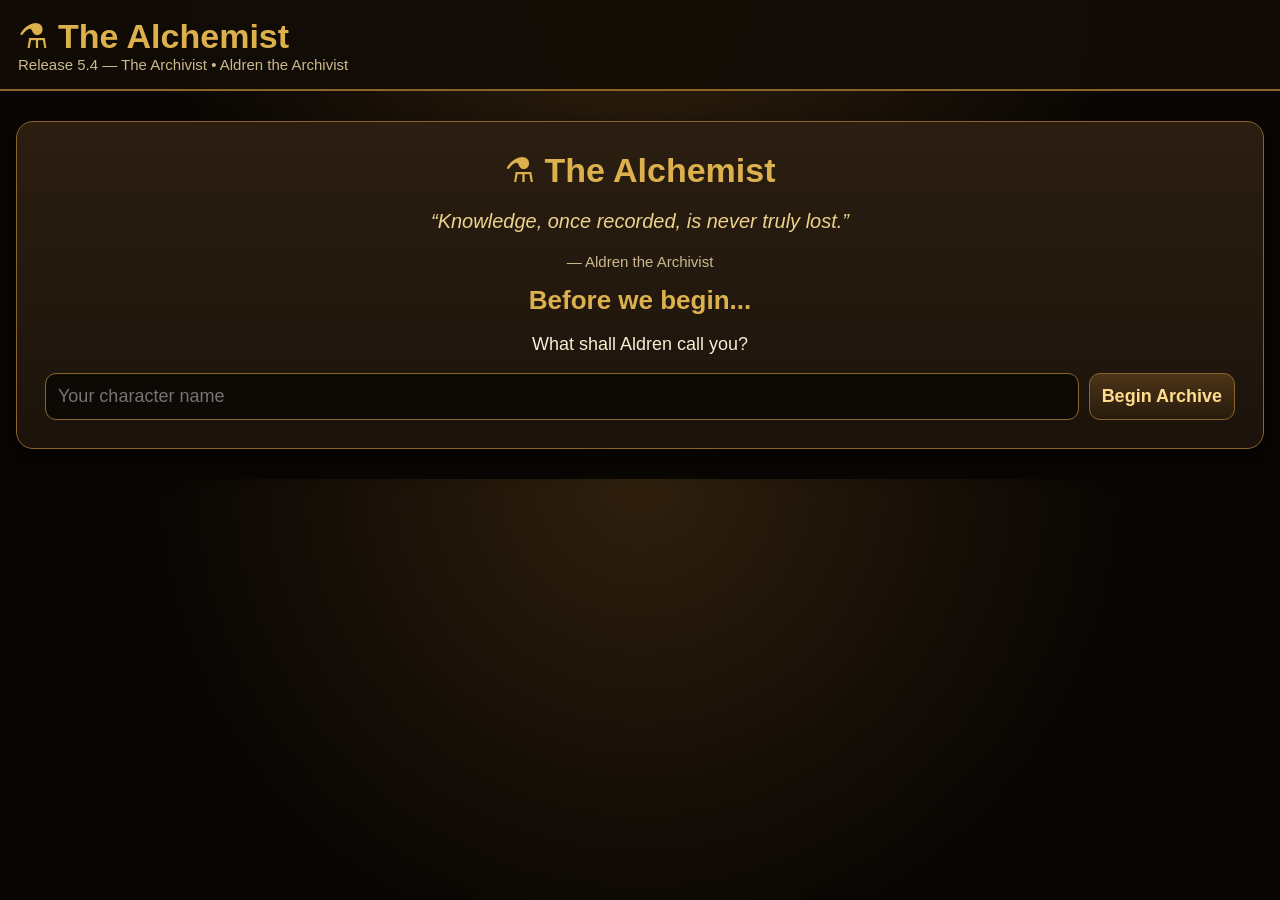
==== index.html @ 0c40737e "Remove Character Journal redundancy" ====
<!doctype html>
<html lang="en">
<head>
<meta charset="utf-8"><meta name="viewport" content="width=device-width,initial-scale=1">
<title>The Alchemist 5.4</title>
<link rel="stylesheet" href="style.css"></head>
<body><header><h1>⚗️ The Alchemist</h1><div class="small">Release 5.4 — The Archivist • Aldren the Archivist</div></header>
<div class="wrap">
<div id="setup" class="card titlecard" style="display:none">
<h1>⚗️ The Alchemist</h1><p class="quote">“Knowledge, once recorded, is never truly lost.”</p><p class="small">— Aldren the Archivist</p>
<h2>Before we begin...</h2><p>What shall Aldren call you?</p><div class="controls" style="justify-content:center"><input id="profileName" placeholder="Your character name"><button onclick="createFirstProfile()">Begin Archive</button></div>
</div>
<div id="app" style="display:none">
<div class="card advisor"><h2 id="welcomeLine">Welcome back.</h2><div id="greetingBox" class="recipe"></div></div>
<div class="topgrid"><div class="card"><div class="small">Traits Recorded</div><div id="traitStat" class="stat">0/0</div></div><div class="card"><div class="small">Reagents Complete</div><div id="ingStat" class="stat">0/0</div></div><div class="card"><div class="small">Reagents Owned</div><div id="ownedStat" class="stat">0</div></div><div class="card"><div class="small">Useful Experiments</div><div id="craftStat" class="stat">0</div></div></div>
<div class="card"><div class="row"><b>Archive Progress</b><b id="pct">0%</b></div><div class="bar"><div id="fill" class="fill"></div></div><div id="remainingText" class="small" style="margin-top:8px"></div></div>
<div class="tabs"><button class="tab active" onclick="showTab('advisor',this)">Aldren</button><button class="tab" onclick="showTab('plan',this)">Completion Plan</button><button class="tab" onclick="showTab('ingredients',this)">Reagents</button><button class="tab" onclick="showTab('builder',this)">Laboratory</button><button class="tab" onclick="showTab('session',this)">Session</button><button class="tab" onclick="showTab('verification',this)">Archive Verification</button><button class="tab" onclick="showTab('journal',this)">Character Journal</button><button class="tab" onclick="showTab('settings',this)">Settings</button><button class="tab" onclick="showTab('saves',this)">Saves</button></div>
<section id="advisor" class="panel active"><div class="card advisor"><h2>Aldren's Recommendation</h2><div id="advisorText" class="recipe"></div><div class="controls" style="margin-top:12px"><button class="good" onclick="markBest()">Crafted it — record discovery</button><button class="secondary" onclick="undoLast()">Undo Last Craft</button><button class="secondary" onclick="inventoryOnly=!inventoryOnly;render()">Craftable-only: <span id="invMode">OFF</span></button><button class="secondary" onclick="togglePlayMode()">Game Mode</button></div></div><div class="card"><h2>Next 5 Experiments</h2><div id="nextFive"></div></div>
  <div class="card advisor">
    <h2>Inventory Report</h2>
    <div id="aldrenInventoryAlert" class="recipe"></div>
  </div>
  <div class="card advisor">
    <h2>Field Note</h2>
    <div id="fieldNote" class="recipe"></div>
  </div>
</section>
<section id="plan" class="panel"><div class="card"><h2>Completion Plan</h2><p class="small">Aldren calculates a practical path from your current archive.</p><div class="controls"><button onclick="buildPlan()">Calculate Plan</button><button class="secondary" onclick="inventoryOnly=!inventoryOnly;buildPlan();render()">Craftable-only: <span id="invMode2">OFF</span></button></div><div id="planSummary" class="notice">Click Calculate Plan.</div><div id="planList"></div></div></section>
<section id="ingredients" class="panel"><div class="card"><div class="controls"><input id="search" placeholder="Search reagent or trait..." oninput="render()"><select id="filter" onchange="render()"><option value="all">Show all</option><option value="favorites">Favorites only</option><option value="incomplete">Only incomplete</option><option value="complete">Only complete</option><option value="owned">Only reagents I own</option><option value="low">Only below reserve</option></select><button onclick="markOwnedFirstTrait()">Mark first trait for owned</button></div></div><h2 style="margin-top:18px">Solvents</h2><p class="small">Track potion waters and poison solvents here. The Laboratory uses these counts when checking craftability.</p><div id="solventList" class="solventGrid"></div><h2 style="margin-top:18px">Reagent Ledger</h2><div id="list" class="grid"></div></section>
<section id="builder" class="panel"><div class="card"><h2>Laboratory</h2><p class="small">Pick one or more effects. Aldren lists mixtures that share all selected effects.</p><div id="effects" class="effectList"></div></div><div class="card"><h2>Matching Recipes</h2><div id="recipes"></div></div></section>
<section id="session" class="panel"><div class="card"><h2>Today's Session</h2><div class="topgrid"><div><div class="small">Crafts Recorded</div><div id="sessionCrafts" class="stat">0</div></div><div><div class="small">Traits Learned</div><div id="sessionTraits" class="stat">0</div></div><div><div class="small">Reagents Completed</div><div id="sessionComplete" class="stat">0</div></div></div><div class="controls" style="margin-top:14px"><button class="danger" onclick="resetSession()">Reset Session Stats</button></div></div><div class="card"><h2>Achievements</h2><div id="achievements"></div></div></section>


<section id="verification" class="panel">
  <div class="card">
    <h2>Archivist's Ledger</h2>
    <p class="small">Aldren keeps this ledger so the reagent archive can be checked against ESO's in-game tooltips.</p>
    <div class="topgrid">
      <div><div class="small">Reagents in Archive</div><div id="verifyReagents" class="stat">0</div></div>
      <div><div class="small">Trait Entries</div><div id="verifyTraits" class="stat">0</div></div>
      <div><div class="small">Status</div><div class="stat">5.1</div></div>
    </div>
    <div class="notice">
      Aldren's note: if you find a trait name or order that does not match ESO, record the reagent name and the correct 1-4 order. We will patch it in the next release.
    </div>
  </div>
  <div class="card">
    <h2>Verified Field Notes</h2>
    <div class="pill">Spider Egg order corrected</div>
    <div class="pill">Water Hyacinth Critical / Weapon Critical corrected</div>
    <div class="pill">Crimson Nirnroot uses Critical</div>
    <div class="pill">Reserve controls stabilized</div>
    <div class="pill">Profile archives separated</div>
  </div>
  <div class="card">
    <h2>Data Audit</h2>
    <div id="dataAudit" class="recipe"></div>
  </div>
  <div class="card">
    <h2>Correction History</h2>
    <div class="pill">Spider Egg order corrected</div>
    <div class="pill">Water Hyacinth slot 3 corrected to Weapon Critical</div>
    <div class="pill">Crimson Nirnroot uses Critical</div>
  </div>
  <div class="card">
    <h2>Report a Correction</h2>
    <p class="small">Copy this template and send it with a screenshot if possible.</p>
    <textarea id="correctionTemplate" style="width:100%;min-height:150px;background:#0d0905;color:var(--text);border:1px solid var(--gold2);border-radius:10px;padding:12px">Correction Report

Reagent:
Trait slot number:
App says:
ESO says:
Screenshot attached? Yes / No
Notes:</textarea>
    <div class="controls" style="margin-top:10px">
      <button onclick="copyCorrectionTemplate()">Copy Template</button>
    </div>
  </div>
  <div class="card">
    <h2>Reagent Ledger</h2>
    <div id="verificationList" class="grid"></div>
  </div>
</section>

<section id="journal" class="panel">
  <div class="card advisor journalPage">
    <div class="journalHeader">
  <div class="journalTitle">Aldren's Character Journal</div>
  <div class="journalSubtitle">Maintained for <span id="journalHeaderName"></span></div>
  <div class="journalLastUpdated">
    Last Updated:
    <span id="journalLastUpdated"></span>
  </div>
</div>
    <p class="small">Aldren keeps this journal so his guidance can match the character standing before him.</p>

    <div id="journalSummary" class="recipe"></div>

    <div class="journalSection">
      <h3>Character Record</h3>
      <p class="small">This record identifies the adventurer whose archive Aldren maintains.</p>
      <div id="characterRecordDisplay" class="journalRecord"></div>
    </div>

    <div class="journalSection">
      <h3>Professions</h3>
      <div id="professionSummary" class="journalProfession"></div>
      <p class="small">Only Alchemy is currently tracked. Additional professions will appear here as they are completed.</p>
    </div>

    <div class="journalSection journalFuture">
      <h3>Champion Points <span class="comingSoon">Coming Soon</span></h3>
      <p class="small">This section will record your Champion Point allocation once the CP planner is completed.</p>
    </div>

    <div class="journalSection journalFuture">
      <h3>Major Achievements <span class="comingSoon">Coming Soon</span></h3>
      <p class="small">Titles, milestones, and major accomplishments for this character will be preserved here.</p>
    </div>

    <div class="journalSection">
      <h3>Aldren's Notes</h3>
      <div id="aldrenJournalNoteBox" class="recipe"></div>
    </div>
  </div>

  <div id="journalEditBox" class="card journalEdit" style="display:none"><h2>Edit Character Journal</h2>
    <div class="controls">
      <input id="journalName" placeholder="Character name">
      <select id="journalAlliance">
        <option value="">Alliance not recorded</option>
        <option value="Aldmeri Dominion">Aldmeri Dominion</option>
        <option value="Daggerfall Covenant">Daggerfall Covenant</option>
        <option value="Ebonheart Pact">Ebonheart Pact</option>
      </select>
      <input id="journalAlchemyLevel" type="number" min="1" max="50" value="50" placeholder="Alchemy level">
      <button onclick="saveJournal()">Save Journal</button>
    </div>
  </div><div class="controls" style="margin-top:14px"><button onclick="toggleJournalEdit()">Edit Journal</button></div></section><section id="settings" class="panel">
  <div class="card">
    <h2>Archive Settings</h2>
    <p class="small">Manage your characters here. Each archive keeps its own satchel, traits, favorites, and session stats.</p>
    <h3>Current Archive</h3>
    <div id="currentArchiveBox" class="notice"></div>
  </div>

  <div class="card">
    <h2>Switch Archive</h2>
    <div id="profileButtons" class="controls" style="margin-top:10px"></div>
  </div>

  <div class="card">
    <h2>Rename Current Archive</h2>
    <div class="controls">
      <input id="renameProfileName" placeholder="New name for current archive">
      <button onclick="renameActiveProfile()">Rename Archive</button>
    </div>
  </div>

  <div class="card">
    <h2>Create New Archive</h2>
    <div class="controls">
      <input id="newProfileName" placeholder="New character name">
      <button onclick="addProfile()">Add Archive</button>
    </div>
  </div>

  
  <div class="card">
    <h2>Danger Zone</h2>
    <p class="small">Deleting an archive cannot be undone unless you exported a backup first.</p>
    <button class="danger" onclick="deleteActiveProfile()">Delete Current Archive</button>
  </div>
</section>

<section id="saves" class="panel"><div class="card"><h2>Archive Tools</h2><div class="controls"><button onclick="exportSave()">Export Archive</button><button onclick="importSave()">Import Archive</button><button class="danger" onclick="resetAll()">Reset Everything</button></div><p class="small">Progress saves automatically in this browser.</p><div class="notice"><b>Release 5.4 — The Archivist</b><br>Removed green note styling, added Aldren Field Notes, added correction report template, added data audit, and added low-reserve reagent filtering.</div></div></section>
</div></div>
<script src="script.js"></script></body></html>
---- style.css ----
:root{--bg:#090603;--panel:#1b130b;--panel2:#2b1e11;--gold:#ddb04e;--gold2:#8b642a;--text:#f8ecd2;--muted:#cbb98d;--green:#6fc77a;--yellow:#d7aa47;--red:#bd5d53}
*{box-sizing:border-box}body{margin:0;background:radial-gradient(circle at top,#2f1f0e 0,#090603 60%);color:var(--text);font-family:Arial,system-ui,sans-serif;font-size:18px}
header{position:sticky;top:0;z-index:10;background:#120c06ee;border-bottom:2px solid var(--gold2);padding:16px 18px}
h1{margin:0;color:var(--gold);font-size:34px}h2{color:var(--gold);margin:0 0 12px;font-size:26px}h3{margin:0 0 10px;color:#ffe1a4;font-size:22px}
.wrap{max-width:1280px;margin:auto;padding:16px}.card{background:linear-gradient(180deg,var(--panel2),var(--panel));border:1px solid var(--gold2);border-radius:17px;padding:18px;margin:14px 0;box-shadow:0 10px 26px #0009}
.topgrid{display:grid;grid-template-columns:repeat(auto-fit,minmax(220px,1fr));gap:14px}.grid{display:grid;grid-template-columns:repeat(auto-fit,minmax(295px,1fr));gap:14px}
.stat{font-size:34px;color:var(--gold);font-weight:900}.small{color:var(--muted);font-size:15px}
input,button,select{background:#0d0905;color:var(--text);border:1px solid var(--gold2);border-radius:11px;padding:12px;font-size:18px}
button{cursor:pointer;color:#ffdc8c;font-weight:800;background:linear-gradient(#4c3518,#281b0c)}button.secondary{background:#130e08;color:var(--muted)}button.danger{border-color:#8c3d35;color:#ffd0c9}button.good{border-color:#468a4b;color:#dcffdf}
.controls{display:flex;gap:10px;flex-wrap:wrap;align-items:center}.controls input{min-width:300px;flex:1}
.bar{height:22px;background:#090704;border-radius:999px;overflow:hidden;border:1px solid var(--gold2)}.fill{height:100%;background:linear-gradient(90deg,#8d6727,#e6bd5a);width:0;transition:width .4s}
.row{display:flex;justify-content:space-between;gap:12px;align-items:center}.recipe{font-size:22px;line-height:1.6}
.pill{display:inline-block;border:1px solid var(--gold2);border-radius:999px;padding:6px 11px;margin:4px;color:var(--muted);font-size:15px}
.trait{display:flex;gap:10px;align-items:center;margin:8px 0;padding:7px;border-radius:9px}.trait input{width:24px;height:24px}
.done{border-color:var(--green)}.partial{border-color:var(--yellow)}.none{border-color:var(--red)}.fav{box-shadow:0 0 0 2px #d9aa4933}
.qty{width:78px;text-align:center}.qtyBtns{display:flex;gap:6px;flex-wrap:wrap;margin-top:8px}.qtyBtns button{padding:8px 10px;font-size:15px}
.badge{font-size:14px;border-radius:999px;padding:5px 9px;border:1px solid var(--gold2);color:var(--muted)}
.tabs{display:flex;gap:8px;flex-wrap:wrap;margin:14px 0}.tab.active{outline:2px solid var(--gold);color:#fff}.panel{display:none}.panel.active{display:block}.advisor{border-left:5px solid var(--gold)}
.effectList{display:grid;grid-template-columns:repeat(auto-fit,minmax(225px,1fr));gap:8px}.effectItem{border:1px solid var(--gold2);border-radius:10px;padding:9px;background:#100b06}.solventGrid{display:grid;grid-template-columns:repeat(auto-fit,minmax(260px,1fr));gap:14px}.recipeLine{display:block;border:1px solid var(--gold2);border-radius:10px;padding:10px;margin:8px 0;background:#100b06}
.planStep{border:1px solid var(--gold2);border-radius:12px;padding:12px;margin:8px 0;background:#110c07}
mark{background:#5c4117;color:#ffe7aa;border-radius:4px;padding:1px 5px}.notice{border:1px solid var(--gold2);background:#100b06;border-radius:12px;padding:12px;margin-top:10px;color:var(--text)}
body.playing{font-size:22px}body.playing .card{padding:24px}body.playing button,body.playing input,body.playing select{font-size:22px;padding:15px}body.playing h1{font-size:40px}
.titlecard{text-align:center;padding:28px}.quote{font-style:italic;color:#edd28d;font-size:20px}
@media(max-width:700px){body{font-size:16px}h1{font-size:26px}.controls>*{width:100%}.controls input{min-width:0}.row{align-items:flex-start;flex-direction:column}}


/* Character Journal */
#journal .controls input,
#journal .controls select{
  min-width:220px;
}
#journalSummary{
  margin-top:12px;
}

/* Character Journal polish */
#journal .journalSection{
  margin-top:16px;
  padding:14px;
  border:1px solid var(--gold2);
  border-radius:14px;
  background:rgba(0,0,0,.18);
}
#journal .journalSection h3{
  margin-top:0;
  color:var(--gold);
}
#journal .journalRow{
  display:flex;
  flex-wrap:wrap;
  gap:10px;
  align-items:center;
  margin-top:10px;
}
#journal .journalFuture{
  opacity:.65;
}

/* Character Record display */
.journalRecord{
  display:grid;
  grid-template-columns:repeat(auto-fit,minmax(180px,1fr));
  gap:12px;
  margin-top:12px;
}
.journalRecord div{
  border:1px solid var(--gold2);
  border-radius:12px;
  padding:12px;
  background:rgba(0,0,0,.22);
}
.journalRecord b{
  display:block;
  margin-top:6px;
  color:var(--text);
  font-size:1.1rem;
}

/* Sprint 7 Character Journal visual upgrade */
.journalPage{
  border:1px solid var(--gold2);
  box-shadow:0 0 0 1px rgba(221,176,78,.15), inset 0 0 40px rgba(0,0,0,.25);
}
.journalRecord{
  display:grid;
  grid-template-columns:repeat(auto-fit,minmax(180px,1fr));
  gap:12px;
  margin-top:12px;
}
.journalRecord div,.professionCard{
  border:1px solid var(--gold2);
  border-radius:12px;
  padding:12px;
  background:rgba(0,0,0,.22);
}
.journalRecord b{
  display:block;
  margin-top:6px;
  color:var(--text);
  font-size:1.1rem;
}
.professionCard{
  display:flex;
  flex-wrap:wrap;
  gap:14px;
  align-items:center;
  margin-top:12px;
}
.professionIcon{
  font-size:1.7rem;
}
.comingSoon{
  float:right;
  font-size:.85rem;
  color:var(--muted);
  border:1px solid var(--gold2);
  border-radius:999px;
  padding:4px 10px;
}

/* Sprint 8 Journal edit mode */
.journalEdit{
  border-style:dashed;
}

/* Sprint 10 Journal Header */

.journalHeader{
    text-align:center;
    border-bottom:2px solid var(--gold2);
    padding-bottom:18px;
    margin-bottom:20px;
}

.journalTitle{
    font-size:2rem;
    font-weight:bold;
    color:var(--gold);
    letter-spacing:1px;
}

.journalSubtitle{
    margin-top:8px;
    font-size:1.05rem;
}

.journalLastUpdated{
    margin-top:10px;
    font-size:.9rem;
    opacity:.75;
}

/* Sprint 11 Elder Scrolls journal styling */
#journal .journalPage{
  background:
    radial-gradient(circle at top, rgba(221,176,78,.10), transparent 35%),
    linear-gradient(180deg, rgba(43,30,17,.96), rgba(15,10,5,.96));
  border:1px solid var(--gold2);
  border-radius:18px;
  box-shadow:
    0 0 24px rgba(0,0,0,.45),
    inset 0 0 50px rgba(0,0,0,.35);
}

#journal .journalHeader{
  padding:10px 0 20px;
  margin-bottom:22px;
  border-bottom:1px solid var(--gold2);
  position:relative;
}

#journal .journalHeader:after{
  content:"";
  display:block;
  width:70%;
  height:1px;
  background:linear-gradient(90deg, transparent, var(--gold), transparent);
  margin:16px auto 0;
}

#journal .journalTitle{
  text-transform:uppercase;
  letter-spacing:2px;
  text-shadow:0 2px 8px rgba(0,0,0,.7);
}

#journal .journalSection{
  background:
    linear-gradient(180deg, rgba(221,176,78,.08), rgba(0,0,0,.16));
  border:1px solid rgba(221,176,78,.45);
  box-shadow:inset 0 0 20px rgba(0,0,0,.28);
}

#journal .journalSection h3{
  border-bottom:1px solid rgba(221,176,78,.35);
  padding-bottom:8px;
  margin-bottom:10px;
  letter-spacing:1px;
}

#journal .journalRecord div,
#journal .professionCard{
  background:
    linear-gradient(180deg, rgba(0,0,0,.18), rgba(0,0,0,.35));
  border:1px solid rgba(221,176,78,.45);
  box-shadow:0 4px 14px rgba(0,0,0,.22);
}

#journal .journalRecord .small{
  color:var(--gold);
  text-transform:uppercase;
  letter-spacing:1px;
  font-size:.72rem;
}

#journal .professionCard b{
  color:var(--gold);
  font-size:1.15rem;
}

#journal .comingSoon{
  background:rgba(0,0,0,.22);
}

#aldrenJournalNoteBox{
  font-style:italic;
  line-height:1.55;
}

/* Sprint 12 Character Dossier */
.journalRecord .dossierWide{
  grid-column:1 / -1;
  text-align:center;
}
.journalRecord .dossierWide b{
  font-size:1.45rem;
  color:var(--gold);
}
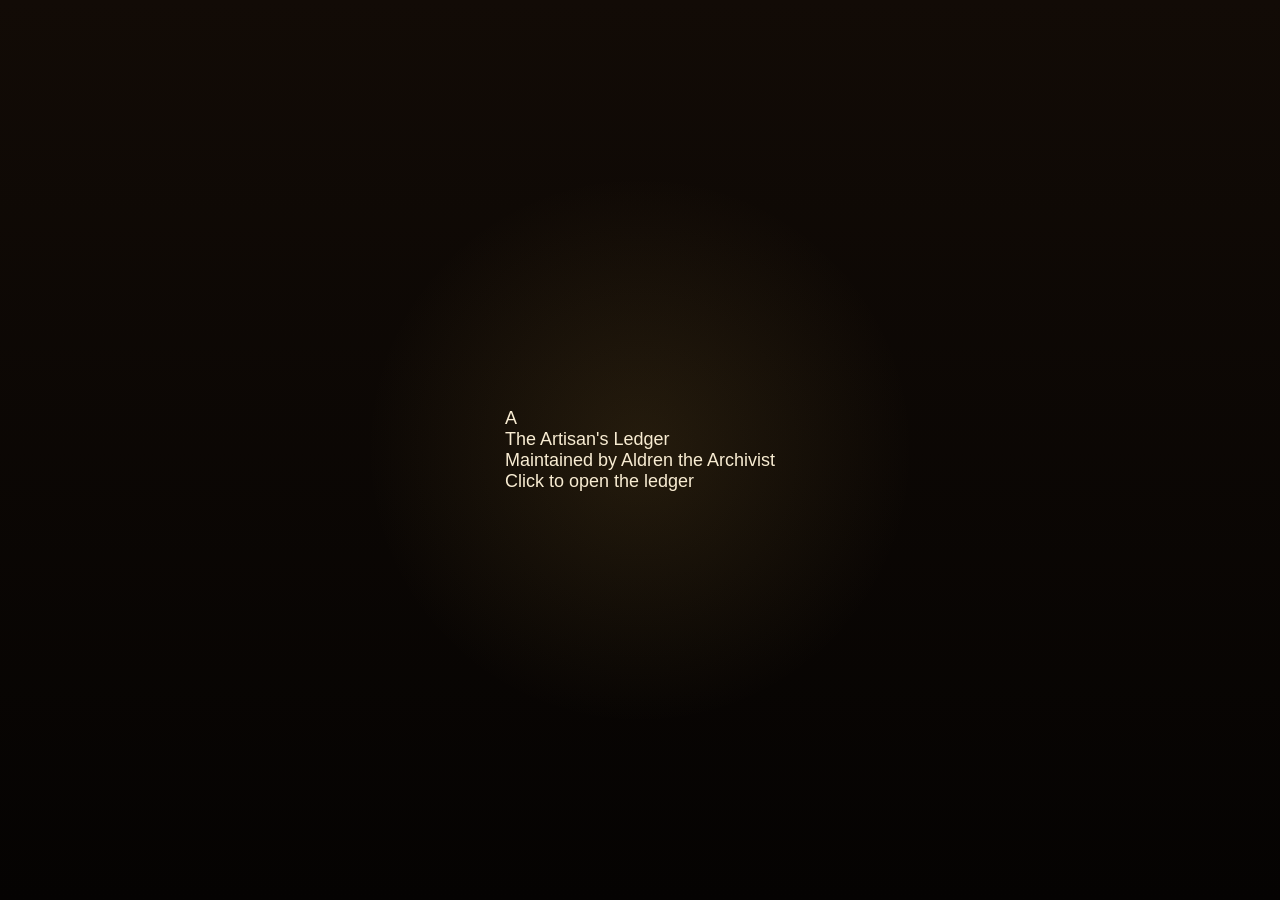
==== commit 959b0ad7: "Replace index layout" ====
--- a/index.html
+++ b/index.html
@@ -1,71 +1,279 @@
 <!doctype html>
 <html lang="en">
 <head>
-<meta charset="utf-8"><meta name="viewport" content="width=device-width,initial-scale=1">
-<title>The Alchemist 5.4</title>
-<link rel="stylesheet" href="style.css"></head>
-<body><header><h1>⚗️ The Alchemist</h1><div class="small">Release 5.4 — The Archivist • Aldren the Archivist</div></header>
-<div class="wrap">
-<div id="setup" class="card titlecard" style="display:none">
-<h1>⚗️ The Alchemist</h1><p class="quote">“Knowledge, once recorded, is never truly lost.”</p><p class="small">— Aldren the Archivist</p>
-<h2>Before we begin...</h2><p>What shall Aldren call you?</p><div class="controls" style="justify-content:center"><input id="profileName" placeholder="Your character name"><button onclick="createFirstProfile()">Begin Archive</button></div>
-</div>
-<div id="app" style="display:none">
-<div class="card advisor"><h2 id="welcomeLine">Welcome back.</h2><div id="greetingBox" class="recipe"></div></div>
-<div class="topgrid"><div class="card"><div class="small">Traits Recorded</div><div id="traitStat" class="stat">0/0</div></div><div class="card"><div class="small">Reagents Complete</div><div id="ingStat" class="stat">0/0</div></div><div class="card"><div class="small">Reagents Owned</div><div id="ownedStat" class="stat">0</div></div><div class="card"><div class="small">Useful Experiments</div><div id="craftStat" class="stat">0</div></div></div>
-<div class="card"><div class="row"><b>Archive Progress</b><b id="pct">0%</b></div><div class="bar"><div id="fill" class="fill"></div></div><div id="remainingText" class="small" style="margin-top:8px"></div></div>
-<div class="tabs"><button class="tab active" onclick="showTab('advisor',this)">Aldren</button><button class="tab" onclick="showTab('plan',this)">Completion Plan</button><button class="tab" onclick="showTab('ingredients',this)">Reagents</button><button class="tab" onclick="showTab('builder',this)">Laboratory</button><button class="tab" onclick="showTab('session',this)">Session</button><button class="tab" onclick="showTab('verification',this)">Archive Verification</button><button class="tab" onclick="showTab('journal',this)">Character Journal</button><button class="tab" onclick="showTab('settings',this)">Settings</button><button class="tab" onclick="showTab('saves',this)">Saves</button></div>
-<section id="advisor" class="panel active"><div class="card advisor"><h2>Aldren's Recommendation</h2><div id="advisorText" class="recipe"></div><div class="controls" style="margin-top:12px"><button class="good" onclick="markBest()">Crafted it — record discovery</button><button class="secondary" onclick="undoLast()">Undo Last Craft</button><button class="secondary" onclick="inventoryOnly=!inventoryOnly;render()">Craftable-only: <span id="invMode">OFF</span></button><button class="secondary" onclick="togglePlayMode()">Game Mode</button></div></div><div class="card"><h2>Next 5 Experiments</h2><div id="nextFive"></div></div>
-  <div class="card advisor">
-    <h2>Inventory Report</h2>
-    <div id="aldrenInventoryAlert" class="recipe"></div>
-  </div>
-  <div class="card advisor">
-    <h2>Field Note</h2>
-    <div id="fieldNote" class="recipe"></div>
-  </div>
-</section>
-<section id="plan" class="panel"><div class="card"><h2>Completion Plan</h2><p class="small">Aldren calculates a practical path from your current archive.</p><div class="controls"><button onclick="buildPlan()">Calculate Plan</button><button class="secondary" onclick="inventoryOnly=!inventoryOnly;buildPlan();render()">Craftable-only: <span id="invMode2">OFF</span></button></div><div id="planSummary" class="notice">Click Calculate Plan.</div><div id="planList"></div></div></section>
-<section id="ingredients" class="panel"><div class="card"><div class="controls"><input id="search" placeholder="Search reagent or trait..." oninput="render()"><select id="filter" onchange="render()"><option value="all">Show all</option><option value="favorites">Favorites only</option><option value="incomplete">Only incomplete</option><option value="complete">Only complete</option><option value="owned">Only reagents I own</option><option value="low">Only below reserve</option></select><button onclick="markOwnedFirstTrait()">Mark first trait for owned</button></div></div><h2 style="margin-top:18px">Solvents</h2><p class="small">Track potion waters and poison solvents here. The Laboratory uses these counts when checking craftability.</p><div id="solventList" class="solventGrid"></div><h2 style="margin-top:18px">Reagent Ledger</h2><div id="list" class="grid"></div></section>
-<section id="builder" class="panel"><div class="card"><h2>Laboratory</h2><p class="small">Pick one or more effects. Aldren lists mixtures that share all selected effects.</p><div id="effects" class="effectList"></div></div><div class="card"><h2>Matching Recipes</h2><div id="recipes"></div></div></section>
-<section id="session" class="panel"><div class="card"><h2>Today's Session</h2><div class="topgrid"><div><div class="small">Crafts Recorded</div><div id="sessionCrafts" class="stat">0</div></div><div><div class="small">Traits Learned</div><div id="sessionTraits" class="stat">0</div></div><div><div class="small">Reagents Completed</div><div id="sessionComplete" class="stat">0</div></div></div><div class="controls" style="margin-top:14px"><button class="danger" onclick="resetSession()">Reset Session Stats</button></div></div><div class="card"><h2>Achievements</h2><div id="achievements"></div></div></section>
-
-
-<section id="verification" class="panel">
-  <div class="card">
-    <h2>Archivist's Ledger</h2>
-    <p class="small">Aldren keeps this ledger so the reagent archive can be checked against ESO's in-game tooltips.</p>
-    <div class="topgrid">
-      <div><div class="small">Reagents in Archive</div><div id="verifyReagents" class="stat">0</div></div>
-      <div><div class="small">Trait Entries</div><div id="verifyTraits" class="stat">0</div></div>
-      <div><div class="small">Status</div><div class="stat">5.1</div></div>
-    </div>
-    <div class="notice">
-      Aldren's note: if you find a trait name or order that does not match ESO, record the reagent name and the correct 1-4 order. We will patch it in the next release.
+  <meta charset="utf-8">
+  <meta name="viewport" content="width=device-width, initial-scale=1">
+  <title>The Artisan's Ledger</title>
+  <link rel="stylesheet" href="style.css">
+</head>
+<body>
+  <div id="tomeGate" class="tomeGate">
+    <div class="studyGlow"></div>
+    <div class="studyTable">
+      <div class="ledgerTome" onclick="openLedger()">
+        <div class="tomeAura"></div>
+        <div class="tomeCover">
+          <div class="tomeSpine"></div>
+          <div class="tomeCorner tl"></div>
+          <div class="tomeCorner tr"></div>
+          <div class="tomeCorner bl"></div>
+          <div class="tomeCorner br"></div>
+          <div class="tomeRune">A</div>
+          <div class="tomeName">The Artisan's Ledger</div>
+          <div class="tomeKeeper">Maintained by Aldren the Archivist</div>
+          <div class="tomePrompt">Click to open the ledger</div>
+        </div>
+      </div>
     </div>
   </div>
-  <div class="card">
-    <h2>Verified Field Notes</h2>
-    <div class="pill">Spider Egg order corrected</div>
-    <div class="pill">Water Hyacinth Critical / Weapon Critical corrected</div>
-    <div class="pill">Crimson Nirnroot uses Critical</div>
-    <div class="pill">Reserve controls stabilized</div>
-    <div class="pill">Profile archives separated</div>
-  </div>
-  <div class="card">
-    <h2>Data Audit</h2>
-    <div id="dataAudit" class="recipe"></div>
-  </div>
-  <div class="card">
-    <h2>Correction History</h2>
-    <div class="pill">Spider Egg order corrected</div>
-    <div class="pill">Water Hyacinth slot 3 corrected to Weapon Critical</div>
-    <div class="pill">Crimson Nirnroot uses Critical</div>
-  </div>
-  <div class="card">
-    <h2>Report a Correction</h2>
-    <p class="small">Copy this template and send it with a screenshot if possible.</p>
-    <textarea id="correctionTemplate" style="width:100%;min-height:150px;background:#0d0905;color:var(--text);border:1px solid var(--gold2);border-radius:10px;padding:12px">Correction Report
+
+  <header class="ledgerTop">
+    <h1>The Artisan's Ledger</h1>
+    <div class="small">Volume I — Alchemy — Maintained by Aldren the Archivist</div>
+  </header>
+
+  <div class="wrap">
+    <div id="setup" class="card titlecard" style="display:none">
+      <h1>⚗️ The Artisan's Ledger</h1>
+      <p class="quote">“Knowledge, once recorded, is never truly lost.”</p>
+      <p class="small">— Aldren the Archivist</p>
+      <h2>Before we begin...</h2>
+      <p>What shall Aldren call you?</p>
+      <div class="controls" style="justify-content:center">
+        <input id="profileName" placeholder="Your character name">
+        <button onclick="createFirstProfile()">Begin Archive</button>
+      </div>
+    </div>
+
+    <div id="app" style="display:none">
+      <div class="card advisor">
+        <h2 id="welcomeLine">Welcome back.</h2>
+        <div id="greetingBox" class="recipe"></div>
+      </div>
+
+      <div class="topgrid">
+        <div class="card">
+          <div class="small">Traits Recorded</div>
+          <div id="traitStat" class="stat">0/0</div>
+        </div>
+        <div class="card">
+          <div class="small">Reagents Complete</div>
+          <div id="ingStat" class="stat">0/0</div>
+        </div>
+        <div class="card">
+          <div class="small">Reagents Owned</div>
+          <div id="ownedStat" class="stat">0</div>
+        </div>
+        <div class="card">
+          <div class="small">Useful Experiments</div>
+          <div id="craftStat" class="stat">0</div>
+        </div>
+      </div>
+
+      <div class="card">
+        <div class="row">
+          <b>Archive Progress</b>
+          <b id="pct">0%</b>
+        </div>
+        <div class="bar">
+          <div id="fill" class="fill"></div>
+        </div>
+        <div id="remainingText" class="small" style="margin-top:8px"></div>
+      </div>
+
+      <div class="ledgerShell">
+        <aside class="ledgerSidebar">
+          <div class="ledgerBrand">The Artisan's Ledger</div>
+          <div class="ledgerVolume">Volume I</div>
+          <div class="ledgerProfession">Alchemy</div>
+          <div class="ledgerDivider"></div>
+          <div class="ledgerContentsTitle">Contents</div>
+          <nav class="tabs ledgerContents">
+            <button class="tab active" onclick="showTab('advisor',this)">Aldren</button>
+            <button class="tab" onclick="showTab('professions',this)">Professions</button>
+            <button class="tab" onclick="showTab('builder',this)">Laboratory</button>
+            <button class="tab" onclick="showTab('session',this)">Session</button>
+            <button class="tab" onclick="showTab('verification',this)">Aldren's Workshop</button>
+            <button class="tab" onclick="showTab('journal',this)">Character Journal</button>
+            <button class="tab" onclick="showTab('settings',this)">Settings</button>
+            <button class="tab" onclick="showTab('saves',this)">Saves</button>
+          </nav>
+        </aside>
+
+        <main class="ledgerPages">
+          <section id="advisor" class="panel active">
+            <div class="card advisor">
+              <h2>Aldren's Recommendation</h2>
+              <div id="advisorText" class="recipe"></div>
+              <div class="controls" style="margin-top:12px">
+                <button class="good" onclick="markBest()">Crafted it — record discovery</button>
+                <button class="secondary" onclick="undoLast()">Undo Last Craft</button>
+                <button class="secondary" onclick="inventoryOnly=!inventoryOnly;render()">Craftable-only: <span id="invMode">OFF</span></button>
+                <button class="secondary" onclick="togglePlayMode()">Game Mode</button>
+              </div>
+            </div>
+
+            <div class="card">
+              <h2>Next 5 Experiments</h2>
+              <div id="nextFive"></div>
+            </div>
+
+            <div class="card advisor">
+              <h2>Inventory Report</h2>
+              <div id="aldrenInventoryAlert" class="recipe"></div>
+            </div>
+
+            <div class="card advisor">
+              <h2>Field Note</h2>
+              <div id="fieldNote" class="recipe"></div>
+            </div>
+          </section>
+
+          <section id="professions" class="panel">
+            <div class="card advisor">
+              <h2>Professions</h2>
+              <p class="small">Aldren keeps each crafting discipline as its own chapter. For Version 1.0, the open chapter is Alchemy.</p>
+            </div>
+
+            <div class="card professionChapter">
+              <div class="row">
+                <div>
+                  <h2>Alchemy</h2>
+                  <p class="small">Reagents, solvents, and Aldren's completion path are kept together in this chapter.</p>
+                </div>
+                <span class="pill">Volume I</span>
+              </div>
+              <div class="alchemySubtabs controls" style="margin-top:12px">
+                <button class="alchemySubtab active" onclick="showAlchemySubtab('alchemyPlan',this)">Completion Plan</button>
+                <button class="alchemySubtab secondary" onclick="showAlchemySubtab('alchemyReagents',this)">Reagents</button>
+              </div>
+            </div>
+
+            <div id="alchemyPlan" class="alchemyPage active">
+              <div class="card">
+                <h2>Completion Plan</h2>
+                <p class="small">Aldren calculates a practical path from your current archive.</p>
+                <div class="controls">
+                  <button onclick="buildPlan()">Calculate Plan</button>
+                  <button class="secondary" onclick="inventoryOnly=!inventoryOnly;buildPlan();render()">Craftable-only: <span id="invMode2">OFF</span></button>
+                </div>
+                <div id="planSummary" class="notice">Click Calculate Plan.</div>
+                <div id="planList"></div>
+              </div>
+            </div>
+
+            <div id="alchemyReagents" class="alchemyPage">
+              <div class="card">
+                <div class="controls">
+                  <input id="search" placeholder="Search reagent or trait..." oninput="render()">
+                  <select id="filter" onchange="render()">
+                    <option value="all">Show all</option>
+                    <option value="favorites">Favorites only</option>
+                    <option value="incomplete">Only incomplete</option>
+                    <option value="complete">Only complete</option>
+                    <option value="owned">Only reagents I own</option>
+                    <option value="low">Only below reserve</option>
+                  </select>
+                  <button onclick="markOwnedFirstTrait()">Mark first trait for owned</button>
+                </div>
+              </div>
+
+              <h2 style="margin-top:18px">Solvents</h2>
+              <p class="small">Track potion waters and poison solvents here. The Laboratory uses these counts when checking craftability.</p>
+              <div id="solventList" class="solventGrid"></div>
+
+              <h2 style="margin-top:18px">Reagent Ledger</h2>
+              <div id="list" class="grid"></div>
+            </div>
+          </section>
+
+          <section id="builder" class="panel">
+            <div class="card">
+              <h2>Laboratory</h2>
+              <p class="small">Pick one or more effects. Aldren lists mixtures that share all selected effects.</p>
+              <div id="effects" class="effectList"></div>
+            </div>
+            <div class="card">
+              <h2>Matching Recipes</h2>
+              <div id="recipes"></div>
+            </div>
+          </section>
+
+          <section id="session" class="panel">
+            <div class="card">
+              <h2>Today's Session</h2>
+              <div class="topgrid">
+                <div>
+                  <div class="small">Crafts Recorded</div>
+                  <div id="sessionCrafts" class="stat">0</div>
+                </div>
+                <div>
+                  <div class="small">Traits Learned</div>
+                  <div id="sessionTraits" class="stat">0</div>
+                </div>
+                <div>
+                  <div class="small">Reagents Completed</div>
+                  <div id="sessionComplete" class="stat">0</div>
+                </div>
+              </div>
+              <div class="controls" style="margin-top:14px">
+                <button class="danger" onclick="resetSession()">Reset Session Stats</button>
+              </div>
+            </div>
+            <div class="card">
+              <h2>Achievements</h2>
+              <div id="achievements"></div>
+            </div>
+          </section>
+
+          <section id="verification" class="panel">
+            <div class="card">
+              <h2>Aldren's Workshop</h2>
+              <p class="small">Aldren keeps this workshop record so the reagent archive can be checked against ESO's in-game tooltips.</p>
+              <div class="topgrid">
+                <div>
+                  <div class="small">Reagents in Archive</div>
+                  <div id="verifyReagents" class="stat">0</div>
+                </div>
+                <div>
+                  <div class="small">Trait Entries</div>
+                  <div id="verifyTraits" class="stat">0</div>
+                </div>
+                <div>
+                  <div class="small">Status</div>
+                  <div class="stat">5.1</div>
+                </div>
+              </div>
+              <div class="notice">
+                Aldren's note: if you find a trait name or order that does not match ESO, record the reagent name and the correct 1-4 order. We will patch it in the next release.
+              </div>
+            </div>
+
+            <div class="card">
+              <h2>Verified Field Notes</h2>
+              <div class="pill">Spider Egg order corrected</div>
+              <div class="pill">Water Hyacinth Critical / Weapon Critical corrected</div>
+              <div class="pill">Crimson Nirnroot uses Critical</div>
+              <div class="pill">Reserve controls stabilized</div>
+              <div class="pill">Profile archives separated</div>
+            </div>
+
+            <div class="card">
+              <h2>Data Audit</h2>
+              <div id="dataAudit" class="recipe"></div>
+            </div>
+
+            <div class="card">
+              <h2>Correction History</h2>
+              <div class="pill">Spider Egg order corrected</div>
+              <div class="pill">Water Hyacinth slot 3 corrected to Weapon Critical</div>
+              <div class="pill">Crimson Nirnroot uses Critical</div>
+            </div>
+
+            <div class="card">
+              <h2>Report a Correction</h2>
+              <p class="small">Copy this template and send it with a screenshot if possible.</p>
+              <textarea id="correctionTemplate" style="width:100%;min-height:150px;background:#0d0905;color:var(--text);border:1px solid var(--gold2);border-radius:10px;padding:12px">Correction Report
 
 Reagent:
 Trait slot number:
@@ -73,119 +281,132 @@
 ESO says:
 Screenshot attached? Yes / No
 Notes:</textarea>
-    <div class="controls" style="margin-top:10px">
-      <button onclick="copyCorrectionTemplate()">Copy Template</button>
+              <div class="controls" style="margin-top:10px">
+                <button onclick="copyCorrectionTemplate()">Copy Template</button>
+              </div>
+            </div>
+
+            <div class="card">
+              <h2>Reagent Ledger</h2>
+              <div id="verificationList" class="grid"></div>
+            </div>
+          </section>
+
+          <section id="journal" class="panel">
+            <div class="journalBook">
+              <div class="journalHero">
+                <div class="journalBookIcon">BOOK</div>
+                <div>
+                  <div class="journalTitle">Aldren's Character Journal</div>
+                  <div class="journalSubtitle">Maintained for <span id="journalHeaderName"></span></div>
+                </div>
+                <div class="journalUpdated">Last Updated: <span id="journalLastUpdated"></span></div>
+              </div>
+
+              <div id="journalSummary" class="journalIntro"></div>
+
+              <div class="journalMainGrid">
+                <div class="journalPanel">
+                  <h3>Character Record</h3>
+                  <div id="characterRecordDisplay" class="journalRecord"></div>
+                </div>
+
+                <div class="journalPanel">
+                  <h3>Professions</h3>
+                  <div id="professionSummary" class="journalProfession"></div>
+                </div>
+              </div>
+
+              <div class="journalSeal">
+                <div class="sealDivider"></div>
+                <div class="sealEmblem">
+                  <div class="sealIcon">A</div>
+                  <div class="sealWord">ALDREN</div>
+                  <div class="sealWordSmall">ARCHIVE</div>
+                </div>
+                <div class="sealSignature">Recorded faithfully by</div>
+                <div class="sealName">Aldren the Archivist</div>
+                <div class="sealTitle">Keeper of the Alchemical Archive</div>
+                <div class="sealDate"><span id="journalSealDate"></span></div>
+              </div>
+            </div>
+
+            <div id="journalEditBox" class="card journalEdit" style="display:none">
+              <h2>Edit Character Journal</h2>
+              <div class="controls">
+                <input id="journalName" placeholder="Character name">
+                <select id="journalAlliance">
+                  <option value="">Alliance not recorded</option>
+                  <option value="Aldmeri Dominion">Aldmeri Dominion</option>
+                  <option value="Daggerfall Covenant">Daggerfall Covenant</option>
+                  <option value="Ebonheart Pact">Ebonheart Pact</option>
+                </select>
+                <input id="journalAlchemyLevel" type="number" min="1" max="50" value="50" placeholder="Alchemy level">
+                <button onclick="saveJournal()">Save Journal</button>
+              </div>
+            </div>
+
+            <div class="controls" style="margin-top:14px">
+              <button onclick="toggleJournalEdit()">Edit Journal</button>
+            </div>
+          </section>
+
+          <section id="settings" class="panel">
+            <div class="card">
+              <h2>Archive Settings</h2>
+              <p class="small">Manage your characters here. Each archive keeps its own satchel, traits, favorites, and session stats.</p>
+              <h3>Current Archive</h3>
+              <div id="currentArchiveBox" class="notice"></div>
+            </div>
+
+            <div class="card">
+              <h2>Switch Archive</h2>
+              <div id="profileButtons" class="controls" style="margin-top:10px"></div>
+            </div>
+
+            <div class="card">
+              <h2>Rename Current Archive</h2>
+              <div class="controls">
+                <input id="renameProfileName" placeholder="New name for current archive">
+                <button onclick="renameActiveProfile()">Rename Archive</button>
+              </div>
+            </div>
+
+            <div class="card">
+              <h2>Create New Archive</h2>
+              <div class="controls">
+                <input id="newProfileName" placeholder="New character name">
+                <button onclick="addProfile()">Add Archive</button>
+              </div>
+            </div>
+
+            <div class="card">
+              <h2>Danger Zone</h2>
+              <p class="small">Deleting an archive cannot be undone unless you exported a backup first.</p>
+              <button class="danger" onclick="deleteActiveProfile()">Delete Current Archive</button>
+            </div>
+          </section>
+
+          <section id="saves" class="panel">
+            <div class="card">
+              <h2>Archive Tools</h2>
+              <div class="controls">
+                <button onclick="exportSave()">Export Archive</button>
+                <button onclick="importSave()">Import Archive</button>
+                <button class="danger" onclick="resetAll()">Reset Everything</button>
+              </div>
+              <p class="small">Progress saves automatically in this browser.</p>
+              <div class="notice">
+                <b>Release 1.0 — Alchemy Edition Polish Pass</b><br>
+                Removed green note styling, added Aldren Field Notes, added correction report template, added data audit, and added low-reserve reagent filtering.
+              </div>
+            </div>
+          </section>
+        </main>
+      </div>
     </div>
   </div>
-  <div class="card">
-    <h2>Reagent Ledger</h2>
-    <div id="verificationList" class="grid"></div>
-  </div>
-</section>
-
-<section id="journal" class="panel">
-  <div class="card advisor journalPage">
-    <div class="journalHeader">
-  <div class="journalTitle">Aldren's Character Journal</div>
-  <div class="journalSubtitle">Maintained for <span id="journalHeaderName"></span></div>
-  <div class="journalLastUpdated">
-    Last Updated:
-    <span id="journalLastUpdated"></span>
-  </div>
-</div>
-    <p class="small">Aldren keeps this journal so his guidance can match the character standing before him.</p>
-
-    <div id="journalSummary" class="recipe"></div>
-
-    <div class="journalSection">
-      <h3>Character Record</h3>
-      <p class="small">This record identifies the adventurer whose archive Aldren maintains.</p>
-      <div id="characterRecordDisplay" class="journalRecord"></div>
-    </div>
-
-    <div class="journalSection">
-      <h3>Professions</h3>
-      <div id="professionSummary" class="journalProfession"></div>
-      <p class="small">Only Alchemy is currently tracked. Additional professions will appear here as they are completed.</p>
-    </div>
-
-    <div class="journalSection journalFuture">
-      <h3>Champion Points <span class="comingSoon">Coming Soon</span></h3>
-      <p class="small">This section will record your Champion Point allocation once the CP planner is completed.</p>
-    </div>
-
-    <div class="journalSection journalFuture">
-      <h3>Major Achievements <span class="comingSoon">Coming Soon</span></h3>
-      <p class="small">Titles, milestones, and major accomplishments for this character will be preserved here.</p>
-    </div>
-
-    <div class="journalSection">
-      <h3>Aldren's Notes</h3>
-      <div id="aldrenJournalNoteBox" class="recipe"></div>
-    </div>
-  </div>
-
-  <div id="journalEditBox" class="card journalEdit" style="display:none"><h2>Edit Character Journal</h2>
-    <div class="controls">
-      <input id="journalName" placeholder="Character name">
-      <select id="journalAlliance">
-        <option value="">Alliance not recorded</option>
-        <option value="Aldmeri Dominion">Aldmeri Dominion</option>
-        <option value="Daggerfall Covenant">Daggerfall Covenant</option>
-        <option value="Ebonheart Pact">Ebonheart Pact</option>
-      </select>
-      <input id="journalAlchemyLevel" type="number" min="1" max="50" value="50" placeholder="Alchemy level">
-      <button onclick="saveJournal()">Save Journal</button>
-    </div>
-  </div><div class="controls" style="margin-top:14px"><button onclick="toggleJournalEdit()">Edit Journal</button></div></section><section id="settings" class="panel">
-  <div class="card">
-    <h2>Archive Settings</h2>
-    <p class="small">Manage your characters here. Each archive keeps its own satchel, traits, favorites, and session stats.</p>
-    <h3>Current Archive</h3>
-    <div id="currentArchiveBox" class="notice"></div>
-  </div>
-
-  <div class="card">
-    <h2>Switch Archive</h2>
-    <div id="profileButtons" class="controls" style="margin-top:10px"></div>
-  </div>
-
-  <div class="card">
-    <h2>Rename Current Archive</h2>
-    <div class="controls">
-      <input id="renameProfileName" placeholder="New name for current archive">
-      <button onclick="renameActiveProfile()">Rename Archive</button>
-    </div>
-  </div>
-
-  <div class="card">
-    <h2>Create New Archive</h2>
-    <div class="controls">
-      <input id="newProfileName" placeholder="New character name">
-      <button onclick="addProfile()">Add Archive</button>
-    </div>
-  </div>
-
-  
-  <div class="card">
-    <h2>Danger Zone</h2>
-    <p class="small">Deleting an archive cannot be undone unless you exported a backup first.</p>
-    <button class="danger" onclick="deleteActiveProfile()">Delete Current Archive</button>
-  </div>
-</section>
-
-<section id="saves" class="panel"><div class="card"><h2>Archive Tools</h2><div class="controls"><button onclick="exportSave()">Export Archive</button><button onclick="importSave()">Import Archive</button><button class="danger" onclick="resetAll()">Reset Everything</button></div><p class="small">Progress saves automatically in this browser.</p><div class="notice"><b>Release 5.4 — The Archivist</b><br>Removed green note styling, added Aldren Field Notes, added correction report template, added data audit, and added low-reserve reagent filtering.</div></div></section>
-</div></div>
-<script src="script.js"></script></body></html>
-
-
-
-
-
-
-
-
-
-
-
-
+
+  <script src="script.js"></script>
+</body>
+</html>
--- a/style.css
+++ b/style.css
@@ -34,206 +34,1264 @@
   margin-top:12px;
 }
 
-/* Character Journal polish */
-#journal .journalSection{
-  margin-top:16px;
-  padding:14px;
-  border:1px solid var(--gold2);
+/* Sprint 14 - Book style Character Journal */
+#journal .journalBook{
+  background:
+    radial-gradient(circle at top left, rgba(221,176,78,.10), transparent 28%),
+    linear-gradient(180deg, rgba(37,28,17,.98), rgba(11,8,5,.98));
+  border:1px solid rgba(221,176,78,.55);
+  border-radius:18px;
+  padding:28px;
+  box-shadow:0 0 28px rgba(0,0,0,.55), inset 0 0 55px rgba(0,0,0,.35);
+}
+
+#journal .journalHero{
+  display:grid;
+  grid-template-columns:auto 1fr auto;
+  gap:18px;
+  align-items:center;
+  border-bottom:1px solid rgba(221,176,78,.4);
+  padding-bottom:18px;
+  margin-bottom:22px;
+}
+
+#journal .journalBookIcon{
+  border:1px solid rgba(221,176,78,.5);
+  border-radius:10px;
+  padding:10px 12px;
+  color:var(--gold);
+  font-size:.75rem;
+  letter-spacing:2px;
+}
+
+#journal .journalTitle{
+  font-size:2rem;
+  text-transform:uppercase;
+  letter-spacing:3px;
+  color:var(--gold);
+}
+
+#journal .journalSubtitle,
+#journal .journalUpdated{
+  color:var(--text);
+  opacity:.9;
+}
+
+#journal .journalIntro{
+  font-size:1.25rem;
+  margin:10px 0 26px;
+  color:var(--text);
+}
+
+#journal .journalMainGrid{
+  display:grid;
+  grid-template-columns:1fr 1.2fr;
+  gap:22px;
+}
+
+#journal .journalThreeGrid{
+  display:grid;
+  grid-template-columns:repeat(3,1fr);
+  gap:22px;
+  margin-top:22px;
+}
+
+#journal .journalPanel{
+  border:1px solid rgba(221,176,78,.5);
   border-radius:14px;
-  background:rgba(0,0,0,.18);
-}
-#journal .journalSection h3{
+  padding:20px;
+  background:linear-gradient(180deg, rgba(0,0,0,.16), rgba(0,0,0,.34));
+  box-shadow:inset 0 0 22px rgba(0,0,0,.3);
+}
+
+#journal .journalPanel h3{
   margin-top:0;
+  text-transform:uppercase;
+  letter-spacing:3px;
   color:var(--gold);
-}
-#journal .journalRow{
+  border-bottom:1px solid rgba(221,176,78,.35);
+  padding-bottom:10px;
+}
+
+#journal .journalRecord{
+  display:block;
+}
+
+#journal .journalRecord div{
+  border:0;
+  border-bottom:1px solid rgba(221,176,78,.28);
+  border-radius:0;
+  background:transparent;
+  padding:14px 0;
+  box-shadow:none;
+}
+
+#journal .journalRecord div:last-child{
+  border-bottom:0;
+}
+
+#journal .journalRecord b{
+  font-size:1.35rem;
+  color:var(--text);
+}
+
+#journal .journalRecord .small{
+  color:var(--gold);
+  text-transform:none;
+  letter-spacing:.5px;
+  font-size:.9rem;
+}
+
+#journal .professionCard{
+  border:0;
+  border-bottom:1px solid rgba(221,176,78,.35);
+  border-radius:0;
+  background:transparent;
+  box-shadow:none;
+  padding:10px 0 18px;
+}
+
+#journal .professionIcon{
+  border:1px solid rgba(221,176,78,.4);
+  border-radius:50%;
+  width:46px;
+  height:46px;
+  display:inline-flex;
+  align-items:center;
+  justify-content:center;
+}
+
+#journal .futureProfessionList{
+  margin-top:14px;
+}
+
+#journal .futureProfessionList div{
   display:flex;
-  flex-wrap:wrap;
-  gap:10px;
+  justify-content:space-between;
+  gap:20px;
+  padding:8px 0;
+  color:var(--muted);
+}
+
+#journal .futureProfessionList span{
+  font-style:italic;
+  opacity:.75;
+}
+
+#journal .emptyJournalBox{
+  min-height:120px;
+  display:flex;
+  flex-direction:column;
+  justify-content:center;
+  text-align:center;
+  color:var(--text);
+  opacity:.9;
+  line-height:1.5;
+}
+
+#journal .emptyJournalBox span{
+  color:var(--muted);
+  font-size:.9rem;
+}
+
+#journal .journalSeal{
+  margin-top:46px;
+  text-align:center;
+}
+
+#journal .sealDivider{
+  height:1px;
+  width:70%;
+  margin:0 auto 28px;
+  background:linear-gradient(90deg,transparent,var(--gold),transparent);
+}
+
+#journal .sealEmblem{
+  width:150px;
+  height:150px;
+  margin:0 auto 18px;
+  border-radius:50%;
+  border:4px double var(--gold);
+  display:flex;
+  flex-direction:column;
   align-items:center;
+  justify-content:center;
+  background:radial-gradient(circle at 35% 25%, rgba(255,255,255,.08), rgba(0,0,0,.35));
+  box-shadow:0 0 22px rgba(0,0,0,.55), inset 0 0 24px rgba(0,0,0,.35);
+}
+
+#journal .sealIcon{
+  font-size:2.3rem;
+  color:var(--gold);
+  font-weight:bold;
+}
+
+#journal .sealWord{
+  color:var(--gold);
+  font-size:1.35rem;
+  letter-spacing:2px;
+}
+
+#journal .sealWordSmall{
+  font-size:.85rem;
+  letter-spacing:4px;
+  opacity:.8;
+}
+
+#journal .sealSignature{
+  color:var(--muted);
+  text-transform:uppercase;
+  letter-spacing:2px;
+  font-size:.8rem;
+}
+
+#journal .sealName{
+  color:var(--gold);
+  font-size:1.6rem;
+  letter-spacing:2px;
+  text-transform:uppercase;
+  margin-top:6px;
+}
+
+#journal .sealTitle,
+#journal .sealDate{
+  color:var(--muted);
+  margin-top:8px;
+}
+
+@media(max-width:900px){
+  #journal .journalHero,
+  #journal .journalMainGrid,
+  #journal .journalThreeGrid{
+    grid-template-columns:1fr;
+  }
+}
+
+
+/* Journal typography alignment */
+#journal{
+  font-family:inherit;
+}
+
+#journal .journalTitle,
+#journal .journalPanel h3,
+#journal .sealName,
+#journal .sealWord{
+  font-family:inherit;
+}
+
+#journal .journalTitle{
+  letter-spacing:1px;
+  text-transform:none;
+}
+
+#journal .journalPanel h3{
+  letter-spacing:1px;
+  text-transform:none;
+}
+
+/* Edit Journal book styling */
+#journal .journalEdit{
+  margin-top:22px;
+  border:1px solid rgba(221,176,78,.5);
+  border-radius:14px;
+  background:linear-gradient(180deg, rgba(43,30,17,.95), rgba(12,8,5,.95));
+  box-shadow:inset 0 0 24px rgba(0,0,0,.3);
+}
+
+#journal .journalEdit h2{
+  color:var(--gold);
+}
+
+#journal .journalEdit input,
+#journal .journalEdit select{
+  border:1px solid rgba(221,176,78,.55);
+  background:rgba(0,0,0,.25);
+}
+
+/* Ledger Shell - Book/Table of Contents Layout */
+body{
+  background:
+    radial-gradient(circle at top left, rgba(221,176,78,.08), transparent 28%),
+    radial-gradient(circle at bottom right, rgba(130,72,28,.12), transparent 30%),
+    #090604;
+}
+
+.ledgerTop{
+  max-width:1280px;
+  margin:18px auto 0;
+  padding:18px 24px;
+  border:1px solid rgba(221,176,78,.45);
+  border-radius:18px 18px 0 0;
+  background:linear-gradient(180deg, rgba(43,30,17,.96), rgba(13,9,5,.96));
+  box-shadow:0 10px 30px rgba(0,0,0,.45);
+}
+
+.ledgerTop h1{
+  margin:0;
+  color:var(--gold);
+  letter-spacing:1px;
+}
+
+.ledgerShell{
+  max-width:1280px;
+  margin:0 auto 28px;
+  display:grid;
+  grid-template-columns:270px 1fr;
+  gap:0;
+  border:1px solid rgba(221,176,78,.45);
+  border-top:0;
+  border-radius:0 0 18px 18px;
+  overflow:hidden;
+  box-shadow:0 20px 45px rgba(0,0,0,.55);
+}
+
+.ledgerSidebar{
+  padding:24px 18px;
+  background:
+    linear-gradient(180deg, rgba(38,27,17,.98), rgba(10,7,4,.98));
+  border-right:1px solid rgba(221,176,78,.4);
+}
+
+.ledgerBrand{
+  color:var(--gold);
+  font-size:1.35rem;
+  font-weight:bold;
+  letter-spacing:1px;
+}
+
+.ledgerVolume{
+  margin-top:14px;
+  color:var(--muted);
+  text-transform:uppercase;
+  letter-spacing:2px;
+  font-size:.78rem;
+}
+
+.ledgerProfession{
+  margin-top:4px;
+  color:var(--text);
+  font-size:1.15rem;
+}
+
+.ledgerDivider{
+  height:1px;
+  margin:20px 0;
+  background:linear-gradient(90deg,var(--gold),transparent);
+}
+
+.ledgerContentsTitle{
+  color:var(--gold);
+  text-transform:uppercase;
+  letter-spacing:2px;
+  font-size:.8rem;
+  margin-bottom:12px;
+}
+
+.ledgerContents{
+  display:flex;
+  flex-direction:column;
+  gap:8px;
+}
+
+.ledgerContents .tab{
+  width:100%;
+  text-align:left;
+  justify-content:flex-start;
+  border-radius:10px;
+  background:rgba(0,0,0,.16);
+  border:1px solid rgba(221,176,78,.28);
+}
+
+.ledgerContents .tab.active{
+  background:linear-gradient(90deg, rgba(221,176,78,.22), rgba(0,0,0,.18));
+  border-color:rgba(221,176,78,.65);
+}
+
+.ledgerPages{
+  padding:24px;
+  background:
+    radial-gradient(circle at top, rgba(221,176,78,.06), transparent 36%),
+    linear-gradient(180deg, rgba(23,16,9,.98), rgba(9,6,4,.98));
+  min-height:720px;
+}
+
+.ledgerPages .panel{
+  margin:0;
+}
+
+@media(max-width:900px){
+  .ledgerShell{
+    grid-template-columns:1fr;
+  }
+
+  .ledgerSidebar{
+    border-right:0;
+    border-bottom:1px solid rgba(221,176,78,.4);
+  }
+
+  .ledgerContents{
+    display:grid;
+    grid-template-columns:repeat(auto-fit,minmax(150px,1fr));
+  }
+}
+
+/* Chapter transition system */
+.panel.chapterLeaving{
+  animation:chapterLeave .18s ease forwards;
+}
+
+.panel.chapterEntering{
+  animation:chapterEnter .26s ease forwards;
+}
+
+@keyframes chapterLeave{
+  from{
+    opacity:1;
+    transform:translateX(0) rotateY(0deg);
+  }
+  to{
+    opacity:0;
+    transform:translateX(-18px) rotateY(-4deg);
+  }
+}
+
+@keyframes chapterEnter{
+  from{
+    opacity:0;
+    transform:translateX(22px) rotateY(4deg);
+  }
+  to{
+    opacity:1;
+    transform:translateX(0) rotateY(0deg);
+  }
+}
+
+.ledgerContents .tab{
+  outline:none !important;
+}
+
+.ledgerContents .tab:focus{
+  outline:none !important;
+  box-shadow:
+    inset 0 1px 0 rgba(255,255,255,.35),
+    inset 0 -3px 8px rgba(0,0,0,.35),
+    0 4px 10px rgba(0,0,0,.35);
+}
+
+.ledgerContents .tab:hover{
+  transform:translateX(6px) !important;
+}
+
+/* Tome Gate */
+.tomeGate{
+  position:fixed;
+  inset:0;
+  z-index:9999;
+  background:
+    radial-gradient(circle at center, rgba(221,176,78,.12), transparent 35%),
+    linear-gradient(180deg,#120b06,#050302);
+  display:flex;
+  align-items:center;
+  justify-content:center;
+}
+
+.tomeTable{
+  width:min(760px,90vw);
+  height:min(460px,70vh);
+  border-radius:30px;
+  background:
+    radial-gradient(circle at center, rgba(80,45,22,.9), rgba(20,10,5,.98));
+  box-shadow:0 30px 80px rgba(0,0,0,.75), inset 0 0 80px rgba(0,0,0,.45);
+  display:flex;
+  align-items:center;
+  justify-content:center;
+}
+
+.closedTome{
+  width:min(430px,75vw);
+  height:280px;
+  border-radius:18px;
+  background:
+    linear-gradient(90deg, rgba(30,15,8,.55), transparent 12%, transparent 88%, rgba(30,15,8,.55)),
+    linear-gradient(180deg,#5b2c18,#2b130b);
+  border:3px solid rgba(221,176,78,.55);
+  box-shadow:0 22px 45px rgba(0,0,0,.7), inset 0 0 35px rgba(0,0,0,.45);
+  position:relative;
+  display:flex;
+  flex-direction:column;
+  align-items:center;
+  justify-content:center;
+  cursor:pointer;
+  transition:transform .35s ease, filter .35s ease;
+}
+
+.closedTome:hover{
+  transform:translateY(-6px) scale(1.02);
+  filter:brightness(1.08);
+}
+
+.tomeStrap{
+  position:absolute;
+  top:0;
+  bottom:0;
+  width:54px;
+  background:linear-gradient(180deg,#2b170d,#120805);
+  border-left:1px solid rgba(221,176,78,.35);
+  border-right:1px solid rgba(221,176,78,.35);
+}
+
+.tomeTitle{
+  z-index:1;
+  color:var(--gold);
+  font-size:2rem;
+  font-weight:bold;
+  text-align:center;
+  letter-spacing:1px;
+  text-shadow:0 3px 10px rgba(0,0,0,.8);
+}
+
+.tomeHint{
+  z-index:1;
+  margin-top:18px;
+  color:var(--muted);
+  font-size:.95rem;
+}
+
+.tomeOpening{
+  animation:tomeGateOpen .65s ease forwards;
+}
+
+@keyframes tomeGateOpen{
+  from{opacity:1;transform:scale(1);}
+  to{opacity:0;transform:scale(1.08);}
+}
+
+/* Tome Gate Upgrade */
+.tomeGate{
+  perspective:1400px;
+}
+
+.bookScene{
+  position:relative;
+  width:min(620px,88vw);
+  height:390px;
+  display:flex;
+  align-items:center;
+  justify-content:center;
+}
+
+.bookShadow{
+  position:absolute;
+  width:520px;
+  height:90px;
+  bottom:30px;
+  border-radius:50%;
+  background:rgba(0,0,0,.55);
+  filter:blur(22px);
+}
+
+.closedTome{
+  width:min(500px,82vw);
+  height:320px;
+  border-radius:22px;
+  background:
+    radial-gradient(circle at 72% 24%, rgba(255,220,135,.14), transparent 10%),
+    linear-gradient(90deg, rgba(10,4,2,.55), transparent 16%, transparent 88%, rgba(10,4,2,.5)),
+    linear-gradient(180deg,#6b321a,#351409 55%,#180704);
+  border:4px solid rgba(222,178,83,.75);
+  position:relative;
+  transform-style:preserve-3d;
+  box-shadow:
+    0 30px 65px rgba(0,0,0,.82),
+    inset 0 0 45px rgba(0,0,0,.55),
+    inset 0 0 0 2px rgba(255,220,150,.12);
+}
+
+.bookSpine{
+  position:absolute;
+  left:34px;
+  top:0;
+  bottom:0;
+  width:72px;
+  background:linear-gradient(180deg,#2a1109,#130603);
+  border-left:1px solid rgba(255,220,150,.28);
+  border-right:2px solid rgba(222,178,83,.45);
+  box-shadow:inset -10px 0 20px rgba(0,0,0,.45);
+}
+
+.bookCorner{
+  position:absolute;
+  width:46px;
+  height:46px;
+  border:3px double rgba(222,178,83,.9);
+}
+
+.bookCorner.topLeft{left:14px;top:14px;border-right:0;border-bottom:0}
+.bookCorner.topRight{right:14px;top:14px;border-left:0;border-bottom:0}
+.bookCorner.bottomLeft{left:14px;bottom:14px;border-right:0;border-top:0}
+.bookCorner.bottomRight{right:14px;bottom:14px;border-left:0;border-top:0}
+
+.bookGem{
+  position:absolute;
+  top:42px;
+  left:50%;
+  transform:translateX(-50%) rotate(45deg);
+  width:34px;
+  height:34px;
+  background:linear-gradient(135deg,#d5a93d,#6b1e12);
+  border:2px solid rgba(255,230,170,.8);
+  box-shadow:0 0 18px rgba(222,178,83,.45);
+}
+
+.closedTome .tomeTitle{
+  position:relative;
+  z-index:2;
+  margin-top:76px;
+  font-size:2.2rem;
+}
+
+.tomeSubtitle{
+  position:relative;
+  z-index:2;
   margin-top:10px;
-}
-#journal .journalFuture{
-  opacity:.65;
-}
-
-/* Character Record display */
-.journalRecord{
+  color:var(--text);
+  opacity:.85;
+}
+
+.closedTome .tomeHint{
+  position:relative;
+  z-index:2;
+  margin-top:52px;
+}
+
+.openingBook{
+  display:none;
+  position:absolute;
+  width:560px;
+  height:340px;
+  transform-style:preserve-3d;
+}
+
+.leftPage,.rightPage{
+  position:absolute;
+  top:0;
+  width:50%;
+  height:100%;
+  background:
+    linear-gradient(90deg, rgba(0,0,0,.18), transparent 18%),
+    linear-gradient(180deg,#d8bd7b,#9f7c41);
+  border:2px solid rgba(80,48,18,.8);
+  box-shadow:inset 0 0 35px rgba(0,0,0,.18);
+}
+
+.leftPage{
+  left:0;
+  border-radius:18px 4px 4px 18px;
+  transform-origin:right center;
+}
+
+.rightPage{
+  right:0;
+  border-radius:4px 18px 18px 4px;
+  transform-origin:left center;
+}
+
+.tomeOpening .closedTome{
+  animation:bookCoverOpen 1.2s ease forwards;
+}
+
+.tomeOpening .openingBook{
+  display:block;
+  animation:bookPagesAppear 1.35s ease forwards;
+}
+
+@keyframes bookCoverOpen{
+  0%{opacity:1;transform:rotateX(0) scale(1)}
+  35%{opacity:1;transform:rotateX(8deg) scale(1.03)}
+  100%{opacity:0;transform:rotateX(18deg) scale(1.08)}
+}
+
+@keyframes bookPagesAppear{
+  0%{opacity:0;transform:scale(.92)}
+  35%{opacity:0}
+  60%{opacity:1;transform:scale(1)}
+  100%{opacity:1;transform:scale(1)}
+}
+
+.characterGate{
+  position:fixed;
+  inset:0;
+  z-index:9998;
+  background:rgba(5,3,2,.96);
+  align-items:center;
+  justify-content:center;
+}
+
+.characterGateBook{
+  width:min(760px,92vw);
+  min-height:420px;
+  border:1px solid rgba(221,176,78,.55);
+  border-radius:18px;
+  padding:28px;
+  background:
+    radial-gradient(circle at top, rgba(221,176,78,.12), transparent 32%),
+    linear-gradient(180deg, rgba(37,28,17,.98), rgba(11,8,5,.98));
+  box-shadow:0 30px 80px rgba(0,0,0,.75), inset 0 0 55px rgba(0,0,0,.35);
+}
+
+.characterGateHeader{
+  text-align:center;
+  border-bottom:1px solid rgba(221,176,78,.4);
+  padding-bottom:18px;
+  margin-bottom:22px;
+}
+
+.characterGateList{
   display:grid;
-  grid-template-columns:repeat(auto-fit,minmax(180px,1fr));
-  gap:12px;
-  margin-top:12px;
-}
-.journalRecord div{
-  border:1px solid var(--gold2);
-  border-radius:12px;
-  padding:12px;
-  background:rgba(0,0,0,.22);
-}
-.journalRecord b{
+  gap:14px;
+}
+
+.characterLedgerChoice{
+  padding:18px;
+  border:1px solid rgba(221,176,78,.55);
+  border-radius:14px;
+  background:linear-gradient(180deg, rgba(0,0,0,.18), rgba(0,0,0,.35));
+  color:var(--text);
+  text-align:left;
+}
+
+.characterLedgerChoice b{
+  display:block;
+  color:var(--gold);
+  font-size:1.25rem;
+}
+
+.characterLedgerChoice span{
   display:block;
   margin-top:6px;
-  color:var(--text);
-  font-size:1.1rem;
-}
-
-/* Sprint 7 Character Journal visual upgrade */
-.journalPage{
-  border:1px solid var(--gold2);
-  box-shadow:0 0 0 1px rgba(221,176,78,.15), inset 0 0 40px rgba(0,0,0,.25);
-}
-.journalRecord{
-  display:grid;
-  grid-template-columns:repeat(auto-fit,minmax(180px,1fr));
-  gap:12px;
-  margin-top:12px;
-}
-.journalRecord div,.professionCard{
-  border:1px solid var(--gold2);
-  border-radius:12px;
-  padding:12px;
-  background:rgba(0,0,0,.22);
-}
-.journalRecord b{
-  display:block;
-  margin-top:6px;
-  color:var(--text);
-  font-size:1.1rem;
-}
-.professionCard{
-  display:flex;
-  flex-wrap:wrap;
-  gap:14px;
-  align-items:center;
-  margin-top:12px;
-}
-.professionIcon{
-  font-size:1.7rem;
-}
-.comingSoon{
-  float:right;
-  font-size:.85rem;
   color:var(--muted);
-  border:1px solid var(--gold2);
-  border-radius:999px;
-  padding:4px 10px;
-}
-
-/* Sprint 8 Journal edit mode */
-.journalEdit{
-  border-style:dashed;
-}
-
-/* Sprint 10 Journal Header */
-
-.journalHeader{
-    text-align:center;
-    border-bottom:2px solid var(--gold2);
-    padding-bottom:18px;
-    margin-bottom:20px;
-}
-
-.journalTitle{
-    font-size:2rem;
-    font-weight:bold;
-    color:var(--gold);
-    letter-spacing:1px;
-}
-
-.journalSubtitle{
-    margin-top:8px;
-    font-size:1.05rem;
-}
-
-.journalLastUpdated{
-    margin-top:10px;
-    font-size:.9rem;
-    opacity:.75;
-}
-
-/* Sprint 11 Elder Scrolls journal styling */
-#journal .journalPage{
-  background:
-    radial-gradient(circle at top, rgba(221,176,78,.10), transparent 35%),
-    linear-gradient(180deg, rgba(43,30,17,.96), rgba(15,10,5,.96));
-  border:1px solid var(--gold2);
-  border-radius:18px;
+}
+
+/* ==========================================================
+   Drive #1 - First Down
+   The Living Ledger - Open Book Layout
+   ========================================================== */
+
+.ledgerShell{
+
+    position:relative;
+
+    background:transparent;
+
+    border:none;
+
+    box-shadow:none;
+
+    overflow:visible;
+
+}
+
+/* Whole open book */
+
+.ledgerShell::before{
+
+    content:"";
+
+    position:absolute;
+
+    inset:-20px;
+
+    border-radius:28px;
+
+    background:
+        linear-gradient(90deg,
+            #d5b77d 0%,
+            #e9d7aa 8%,
+            #f5e7bf 15%,
+            #f7edcb 50%,
+            #f5e7bf 85%,
+            #e3c88d 100%);
+
+    box-shadow:
+        0 35px 70px rgba(0,0,0,.45),
+        inset 0 0 60px rgba(115,82,33,.18);
+
+    z-index:-3;
+
+}
+
+/* Leather outside edge */
+
+.ledgerShell::after{
+
+    content:"";
+
+    position:absolute;
+
+    inset:-34px;
+
+    border-radius:36px;
+
+    background:#3a2214;
+
+    box-shadow:
+        inset 0 0 30px rgba(0,0,0,.55),
+        0 0 0 3px rgba(133,97,45,.55);
+
+    z-index:-4;
+
+}
+
+/* Center spine */
+
+.ledgerPages::before{
+
+    content:"";
+
+    position:absolute;
+
+    left:-18px;
+
+    top:-24px;
+
+    bottom:-24px;
+
+    width:36px;
+
+    background:
+        linear-gradient(
+            90deg,
+            #4d2f19,
+            #2a160d,
+            #140904,
+            #2a160d,
+            #4d2f19);
+
+    border-left:1px solid rgba(255,220,160,.22);
+
+    border-right:1px solid rgba(255,220,160,.22);
+
+    box-shadow:
+        inset 0 0 20px rgba(0,0,0,.45);
+
+}
+
+/* Left page */
+
+.ledgerSidebar{
+
+    position:relative;
+
+    background:
+        linear-gradient(
+            180deg,
+            #f2e2b5,
+            #ebd7a5 55%,
+            #dfc790);
+
+    color:#4d3520;
+
+    border-right:none;
+
+    box-shadow:
+        inset -18px 0 28px rgba(0,0,0,.08);
+
+}
+
+/* Right page */
+
+.ledgerPages{
+
+    position:relative;
+
+    background:
+        linear-gradient(
+            180deg,
+            #f5e7bf,
+            #efddb0 60%,
+            #e4cb95);
+
+    color:#402a17;
+
+    box-shadow:
+        inset 18px 0 28px rgba(0,0,0,.08);
+
+}
+
+/* Make headings ink colored */
+
+.ledgerBrand,
+.ledgerVolume,
+.ledgerProfession,
+.ledgerContentsTitle{
+
+    color:#5b3518 !important;
+
+}
+
+/* Remove dark page backgrounds */
+
+.ledgerPages .card,
+.ledgerPages .journalBook,
+.ledgerPages .journalPanel{
+
+    background:rgba(255,250,236,.55);
+
+    color:#3c2615;
+
+    border-color:rgba(124,88,38,.35);
+
+    box-shadow:
+        inset 0 0 14px rgba(255,255,255,.25);
+
+}
+
+
+/* Drive #1 - First Down Correction: balanced open book pages */
+.ledgerShell{
+  grid-template-columns:minmax(360px, 44%) 1fr !important;
+  max-width:1400px;
+}
+
+.ledgerSidebar{
+  min-width:360px;
+  padding:34px 30px;
+}
+
+.ledgerPages{
+  min-height:760px;
+}
+
+.ledgerContents .tab{
+  max-width:100%;
+}
+
+@media(max-width:900px){
+  .ledgerShell{
+    grid-template-columns:1fr !important;
+  }
+
+  .ledgerSidebar{
+    min-width:0;
+  }
+}
+
+/* Drive #1 - First Down: true two-page open book */
+body{
+  background:
+    radial-gradient(circle at center, rgba(90,50,22,.22), transparent 42%),
+    linear-gradient(180deg,#120905,#040201) !important;
+}
+
+.ledgerTop{
+  display:none !important;
+}
+
+.wrap{
+  max-width:none !important;
+}
+
+.ledgerShell{
+  width:min(1500px,94vw) !important;
+  margin:42px auto !important;
+  display:grid !important;
+  grid-template-columns:1fr 1fr !important;
+  gap:0 !important;
+  position:relative !important;
+  border:none !important;
+  box-shadow:none !important;
+  background:transparent !important;
+  overflow:visible !important;
+}
+
+/* leather cover underneath both pages */
+.ledgerShell::after{
+  content:"" !important;
+  position:absolute !important;
+  inset:-38px !important;
+  border-radius:34px !important;
+  background:
+    radial-gradient(circle at center, rgba(172,112,42,.18), transparent 55%),
+    linear-gradient(180deg,#4b2715,#1b0c06) !important;
   box-shadow:
-    0 0 24px rgba(0,0,0,.45),
-    inset 0 0 50px rgba(0,0,0,.35);
-}
-
-#journal .journalHeader{
-  padding:10px 0 20px;
-  margin-bottom:22px;
-  border-bottom:1px solid var(--gold2);
-  position:relative;
-}
-
-#journal .journalHeader:after{
-  content:"";
-  display:block;
-  width:70%;
-  height:1px;
-  background:linear-gradient(90deg, transparent, var(--gold), transparent);
-  margin:16px auto 0;
-}
-
-#journal .journalTitle{
-  text-transform:uppercase;
-  letter-spacing:2px;
-  text-shadow:0 2px 8px rgba(0,0,0,.7);
-}
-
-#journal .journalSection{
-  background:
-    linear-gradient(180deg, rgba(221,176,78,.08), rgba(0,0,0,.16));
-  border:1px solid rgba(221,176,78,.45);
-  box-shadow:inset 0 0 20px rgba(0,0,0,.28);
-}
-
-#journal .journalSection h3{
-  border-bottom:1px solid rgba(221,176,78,.35);
-  padding-bottom:8px;
-  margin-bottom:10px;
-  letter-spacing:1px;
-}
-
-#journal .journalRecord div,
-#journal .professionCard{
-  background:
-    linear-gradient(180deg, rgba(0,0,0,.18), rgba(0,0,0,.35));
-  border:1px solid rgba(221,176,78,.45);
-  box-shadow:0 4px 14px rgba(0,0,0,.22);
-}
-
-#journal .journalRecord .small{
-  color:var(--gold);
-  text-transform:uppercase;
-  letter-spacing:1px;
-  font-size:.72rem;
-}
-
-#journal .professionCard b{
-  color:var(--gold);
-  font-size:1.15rem;
-}
-
-#journal .comingSoon{
-  background:rgba(0,0,0,.22);
-}
-
-#aldrenJournalNoteBox{
-  font-style:italic;
-  line-height:1.55;
-}
-
-/* Sprint 12 Character Dossier */
-.journalRecord .dossierWide{
-  grid-column:1 / -1;
-  text-align:center;
-}
-.journalRecord .dossierWide b{
-  font-size:1.45rem;
-  color:var(--gold);
-}
+    0 38px 90px rgba(0,0,0,.75),
+    inset 0 0 55px rgba(0,0,0,.55),
+    0 0 0 3px rgba(150,105,42,.45) !important;
+  z-index:-5 !important;
+}
+
+/* parchment spread */
+.ledgerShell::before{
+  content:"" !important;
+  position:absolute !important;
+  inset:-18px !important;
+  border-radius:26px !important;
+  background:
+    linear-gradient(90deg,
+      #d1aa6c 0%,
+      #ead6aa 4%,
+      #f7e8bd 48%,
+      #b88a4d 50%,
+      #f8eac3 52%,
+      #ead6aa 96%,
+      #c69a5b 100%) !important;
+  box-shadow:
+    inset 0 0 45px rgba(111,75,27,.22),
+    0 18px 44px rgba(0,0,0,.45) !important;
+  z-index:-4 !important;
+}
+
+/* left page */
+.ledgerSidebar{
+  min-width:0 !important;
+  width:auto !important;
+  padding:46px 42px !important;
+  background:
+    radial-gradient(circle at top left, rgba(255,255,255,.28), transparent 25%),
+    linear-gradient(180deg,#f7e8bd,#ead3a0 70%,#ddbd78) !important;
+  color:#3e2714 !important;
+  border:none !important;
+  border-radius:22px 0 0 22px !important;
+  box-shadow:
+    inset -24px 0 42px rgba(66,38,12,.16),
+    inset 0 0 22px rgba(255,255,255,.24) !important;
+  min-height:780px !important;
+}
+
+/* right page */
+.ledgerPages{
+  padding:46px 42px !important;
+  min-height:780px !important;
+  position:relative !important;
+  background:
+    radial-gradient(circle at top right, rgba(255,255,255,.28), transparent 25%),
+    linear-gradient(180deg,#f9ebc4,#efd9a7 70%,#e0c17d) !important;
+  color:#3e2714 !important;
+  border-radius:0 22px 22px 0 !important;
+  box-shadow:
+    inset 24px 0 42px rgba(66,38,12,.16),
+    inset 0 0 22px rgba(255,255,255,.22) !important;
+}
+
+/* center gutter */
+.ledgerPages::before{
+  content:"" !important;
+  position:absolute !important;
+  left:-22px !important;
+  top:-18px !important;
+  bottom:-18px !important;
+  width:44px !important;
+  background:
+    linear-gradient(90deg,
+      rgba(66,38,12,.35),
+      rgba(40,20,8,.7),
+      rgba(15,7,3,.9),
+      rgba(40,20,8,.7),
+      rgba(66,38,12,.35)) !important;
+  box-shadow:
+    inset 0 0 20px rgba(0,0,0,.55),
+    0 0 22px rgba(0,0,0,.22) !important;
+  z-index:3 !important;
+  pointer-events:none !important;
+}
+
+/* left page typography */
+.ledgerBrand{
+  color:#5b3518 !important;
+  font-size:1.75rem !important;
+  text-align:center !important;
+  margin-top:6px !important;
+}
+
+.ledgerVolume,
+.ledgerProfession{
+  color:#6b4625 !important;
+  text-align:center !important;
+}
+
+.ledgerContentsTitle{
+  color:#5b3518 !important;
+  text-align:center !important;
+  margin-top:28px !important;
+  font-size:.95rem !important;
+}
+
+/* table of contents as printed entries, not sidebar buttons */
+.ledgerContents{
+  margin-top:20px !important;
+  gap:10px !important;
+}
+
+.ledgerContents .tab{
+  background:rgba(255,248,220,.45) !important;
+  color:#3e2714 !important;
+  border:1px solid rgba(115,75,30,.32) !important;
+  box-shadow:none !important;
+  text-shadow:none !important;
+  border-radius:8px !important;
+  padding:12px 14px 12px 28px !important;
+}
+
+.ledgerContents .tab.active{
+  background:rgba(123,76,25,.18) !important;
+  color:#2c1708 !important;
+  border-color:rgba(115,75,30,.65) !important;
+  box-shadow:inset 0 0 12px rgba(111,75,27,.12) !important;
+}
+
+.ledgerContents .tab:hover{
+  transform:translateX(4px) !important;
+}
+
+.ledgerContents .tab::before{
+  background:#6b4625 !important;
+}
+
+/* make right-page content inherit parchment feel */
+.ledgerPages .card,
+.ledgerPages .journalBook,
+.ledgerPages .journalPanel{
+  background:rgba(255,250,232,.58) !important;
+  color:#3e2714 !important;
+  border:1px solid rgba(115,75,30,.28) !important;
+  box-shadow:inset 0 0 14px rgba(255,255,255,.24) !important;
+}
+
+.ledgerPages h2,
+.ledgerPages h3,
+.ledgerPages .journalTitle,
+.ledgerPages .journalPanel h3{
+  color:#5b3518 !important;
+}
+
+/* mobile stacks like pages */
+@media(max-width:900px){
+  .ledgerShell{
+    grid-template-columns:1fr !important;
+  }
+  .ledgerSidebar,
+  .ledgerPages{
+    border-radius:18px !important;
+    min-height:auto !important;
+  }
+  .ledgerPages::before{
+    display:none !important;
+  }
+}
+
+/* Drive #1 Reset - Aldren's Workbench Layout */
+.ledgerShell{
+  width:min(1380px,94vw) !important;
+  margin:42px auto !important;
+  display:grid !important;
+  grid-template-columns:300px 1fr !important;
+  gap:22px !important;
+  background:transparent !important;
+  border:none !important;
+  box-shadow:none !important;
+  overflow:visible !important;
+}
+
+.ledgerShell::before,
+.ledgerShell::after,
+.ledgerPages::before{
+  display:none !important;
+}
+
+.ledgerSidebar{
+  min-width:0 !important;
+  min-height:760px !important;
+  padding:28px 22px !important;
+  border-radius:22px !important;
+  background:
+    radial-gradient(circle at top, rgba(221,176,78,.13), transparent 32%),
+    linear-gradient(180deg,#3a2214,#160b06) !important;
+  border:1px solid rgba(221,176,78,.5) !important;
+  box-shadow:
+    0 24px 55px rgba(0,0,0,.58),
+    inset 0 0 38px rgba(0,0,0,.35) !important;
+  color:var(--text) !important;
+}
+
+.ledgerPages{
+  min-height:760px !important;
+  padding:34px !important;
+  border-radius:24px !important;
+  background:
+    radial-gradient(circle at top left, rgba(255,255,255,.28), transparent 26%),
+    linear-gradient(180deg,#f7e7bc,#ead2a0 72%,#d6b16f) !important;
+  color:#3e2714 !important;
+  border:1px solid rgba(121,78,29,.5) !important;
+  box-shadow:
+    0 24px 55px rgba(0,0,0,.55),
+    inset 0 0 35px rgba(255,255,255,.25),
+    inset 0 0 70px rgba(92,57,18,.12) !important;
+}
+
+.ledgerBrand{
+  color:var(--gold) !important;
+  text-align:center !important;
+  font-size:1.5rem !important;
+}
+
+.ledgerVolume,
+.ledgerProfession{
+  text-align:center !important;
+  color:var(--muted) !important;
+}
+
+.ledgerContentsTitle{
+  margin-top:26px !important;
+  text-align:center !important;
+  color:var(--gold) !important;
+  letter-spacing:2px !important;
+}
+
+.ledgerContentsTitle::before{
+  content:"The Index";
+}
+
+.ledgerContentsTitle{
+  font-size:0 !important;
+}
+
+.ledgerContentsTitle::before{
+  font-size:.9rem !important;
+}
+
+.ledgerContents .tab{
+  background:rgba(0,0,0,.2) !important;
+  color:var(--text) !important;
+  border:1px solid rgba(221,176,78,.34) !important;
+  border-radius:12px !important;
+  box-shadow:inset 0 0 12px rgba(0,0,0,.22) !important;
+  text-shadow:none !important;
+}
+
+.ledgerContents .tab.active{
+  background:linear-gradient(90deg, rgba(221,176,78,.28), rgba(0,0,0,.18)) !important;
+  border-color:rgba(221,176,78,.75) !important;
+  color:var(--gold) !important;
+}
+
+.ledgerPages .card,
+.ledgerPages .journalBook,
+.ledgerPages .journalPanel{
+  background:rgba(255,250,232,.62) !important;
+  color:#3e2714 !important;
+  border:1px solid rgba(115,75,30,.28) !important;
+}
+
+.ledgerPages h2,
+.ledgerPages h3,
+.ledgerPages .journalTitle,
+.ledgerPages .journalPanel h3{
+  color:#5b3518 !important;
+}
+
+@media(max-width:900px){
+  .ledgerShell{
+    grid-template-columns:1fr !important;
+  }
+}
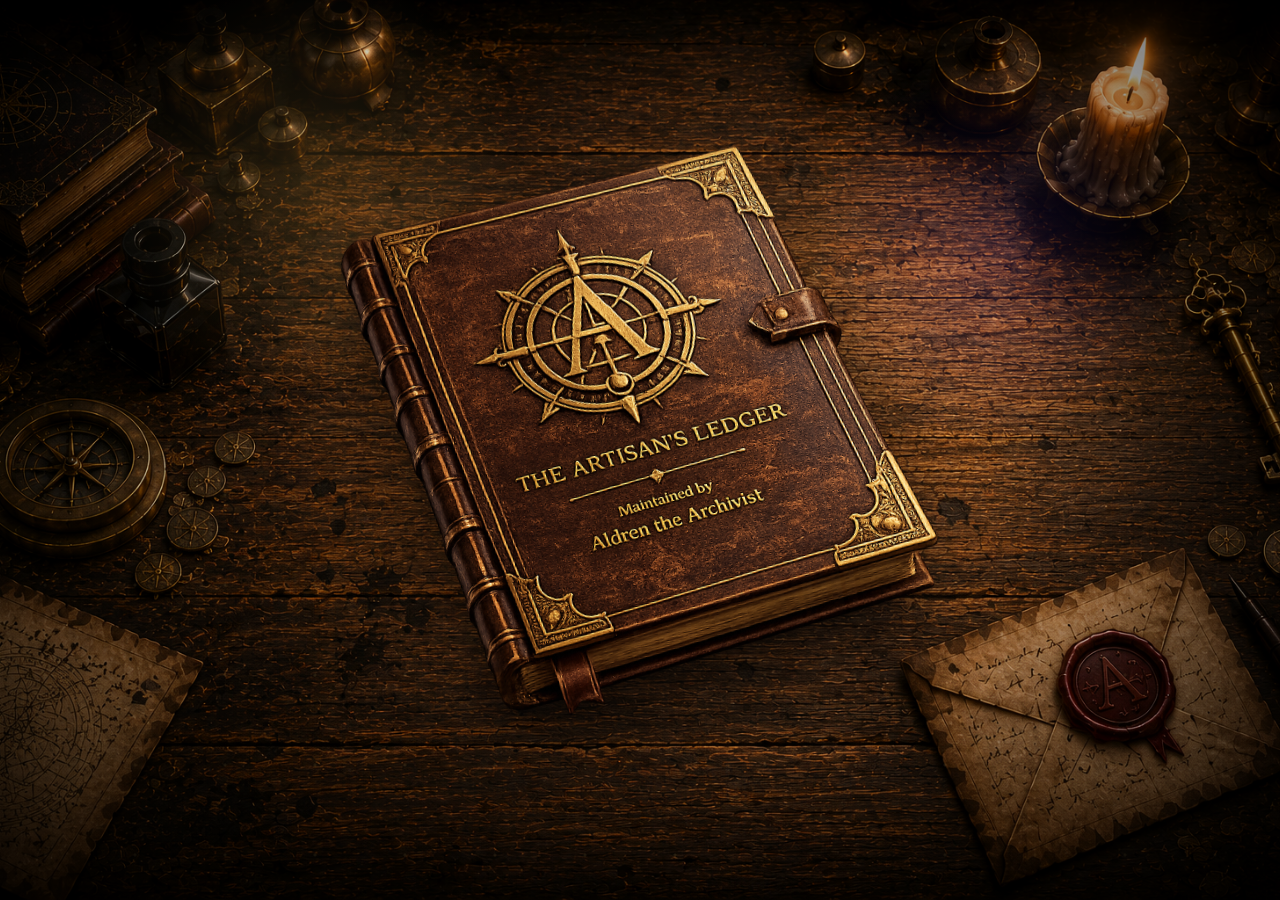
==== commit 9ac6ccfe: "Refine Aldren and professions layout" ====
--- a/index.html
+++ b/index.html
@@ -29,7 +29,6 @@
 
   <header class="ledgerTop">
     <h1>The Artisan's Ledger</h1>
-    <div class="small">Volume I — Alchemy — Maintained by Aldren the Archivist</div>
   </header>
 
   <div class="wrap">
@@ -46,41 +45,6 @@
     </div>
 
     <div id="app" style="display:none">
-      <div class="card advisor">
-        <h2 id="welcomeLine">Welcome back.</h2>
-        <div id="greetingBox" class="recipe"></div>
-      </div>
-
-      <div class="topgrid">
-        <div class="card">
-          <div class="small">Traits Recorded</div>
-          <div id="traitStat" class="stat">0/0</div>
-        </div>
-        <div class="card">
-          <div class="small">Reagents Complete</div>
-          <div id="ingStat" class="stat">0/0</div>
-        </div>
-        <div class="card">
-          <div class="small">Reagents Owned</div>
-          <div id="ownedStat" class="stat">0</div>
-        </div>
-        <div class="card">
-          <div class="small">Useful Experiments</div>
-          <div id="craftStat" class="stat">0</div>
-        </div>
-      </div>
-
-      <div class="card">
-        <div class="row">
-          <b>Archive Progress</b>
-          <b id="pct">0%</b>
-        </div>
-        <div class="bar">
-          <div id="fill" class="fill"></div>
-        </div>
-        <div id="remainingText" class="small" style="margin-top:8px"></div>
-      </div>
-
       <div class="ledgerShell">
         <aside class="ledgerSidebar">
           <div class="ledgerBrand">The Artisan's Ledger</div>
@@ -91,7 +55,6 @@
           <nav class="tabs ledgerContents">
             <button class="tab active" onclick="showTab('advisor',this)">Aldren</button>
             <button class="tab" onclick="showTab('professions',this)">Professions</button>
-            <button class="tab" onclick="showTab('builder',this)">Laboratory</button>
             <button class="tab" onclick="showTab('session',this)">Session</button>
             <button class="tab" onclick="showTab('verification',this)">Aldren's Workshop</button>
             <button class="tab" onclick="showTab('journal',this)">Character Journal</button>
@@ -103,67 +66,38 @@
         <main class="ledgerPages">
           <section id="advisor" class="panel active">
             <div class="card advisor">
-              <h2>Aldren's Recommendation</h2>
-              <div id="advisorText" class="recipe"></div>
-              <div class="controls" style="margin-top:12px">
-                <button class="good" onclick="markBest()">Crafted it — record discovery</button>
-                <button class="secondary" onclick="undoLast()">Undo Last Craft</button>
-                <button class="secondary" onclick="inventoryOnly=!inventoryOnly;render()">Craftable-only: <span id="invMode">OFF</span></button>
-                <button class="secondary" onclick="togglePlayMode()">Game Mode</button>
-              </div>
-            </div>
-
-            <div class="card">
-              <h2>Next 5 Experiments</h2>
-              <div id="nextFive"></div>
-            </div>
-
-            <div class="card advisor">
-              <h2>Inventory Report</h2>
-              <div id="aldrenInventoryAlert" class="recipe"></div>
-            </div>
-
-            <div class="card advisor">
-              <h2>Field Note</h2>
-              <div id="fieldNote" class="recipe"></div>
+              <h2 id="welcomeLine">Welcome back.</h2>
+              <div id="greetingBox" class="recipe"></div>
+              <p class="small">The workshop is ready, the ledger is open, and your next discovery is waiting. I’ll keep the record while you keep experimenting.</p>
             </div>
           </section>
 
           <section id="professions" class="panel">
             <div class="card advisor">
               <h2>Professions</h2>
-              <p class="small">Aldren keeps each crafting discipline as its own chapter. For Version 1.0, the open chapter is Alchemy.</p>
+              <p class="small">I’ve opened the professions ledger for you. We’ll begin with Alchemy and record each discovery as it reveals itself.</p>
             </div>
 
             <div class="card professionChapter">
               <div class="row">
                 <div>
                   <h2>Alchemy</h2>
-                  <p class="small">Reagents, solvents, and Aldren's completion path are kept together in this chapter.</p>
-                </div>
-                <span class="pill">Volume I</span>
-              </div>
-              <div class="alchemySubtabs controls" style="margin-top:12px">
-                <button class="alchemySubtab active" onclick="showAlchemySubtab('alchemyPlan',this)">Completion Plan</button>
-                <button class="alchemySubtab secondary" onclick="showAlchemySubtab('alchemyReagents',this)">Reagents</button>
-              </div>
-            </div>
-
-            <div id="alchemyPlan" class="alchemyPage active">
-              <div class="card">
-                <h2>Completion Plan</h2>
-                <p class="small">Aldren calculates a practical path from your current archive.</p>
-                <div class="controls">
-                  <button onclick="buildPlan()">Calculate Plan</button>
-                  <button class="secondary" onclick="inventoryOnly=!inventoryOnly;buildPlan();render()">Craftable-only: <span id="invMode2">OFF</span></button>
-                </div>
-                <div id="planSummary" class="notice">Click Calculate Plan.</div>
-                <div id="planList"></div>
-              </div>
-            </div>
-
-            <div id="alchemyReagents" class="alchemyPage">
-              <div class="card">
+                  <p class="small">Choose the Alchemy area you want Aldren to open. Only one section should be open at a time.</p>
+                </div>
+                <span class="pill">Active Chapter</span>
+              </div>
+
+            </div>
+
+            <details id="alchemyReagents" class="alchemyPage active" name="alchemySections">
+              <summary class="alchemySubtab secondary card">
+                <b>Reagents</b>
+                <span class="small">Open the reagent ledger, solvent tracker, search, filters, and owned trait tools.</span>
+              </summary>
+
+              <div class="card">
+                <h2>Alchemy — Reagents</h2>
+                <p class="small">Record the reagents you own, search by reagent or trait, and mark discoveries as you learn each ingredient's traits.</p>
                 <div class="controls">
                   <input id="search" placeholder="Search reagent or trait..." oninput="render()">
                   <select id="filter" onchange="render()">
@@ -178,25 +112,125 @@
                 </div>
               </div>
 
-              <h2 style="margin-top:18px">Solvents</h2>
-              <p class="small">Track potion waters and poison solvents here. The Laboratory uses these counts when checking craftability.</p>
-              <div id="solventList" class="solventGrid"></div>
-
-              <h2 style="margin-top:18px">Reagent Ledger</h2>
-              <div id="list" class="grid"></div>
-            </div>
-          </section>
-
-          <section id="builder" class="panel">
-            <div class="card">
-              <h2>Laboratory</h2>
-              <p class="small">Pick one or more effects. Aldren lists mixtures that share all selected effects.</p>
-              <div id="effects" class="effectList"></div>
-            </div>
-            <div class="card">
-              <h2>Matching Recipes</h2>
-              <div id="recipes"></div>
-            </div>
+              <div class="card advisor">
+                <h2>Inventory Report</h2>
+                <div id="aldrenInventoryAlert" class="recipe"></div>
+              </div>
+
+              <div class="card">
+                <h2>Solvents</h2>
+                <p class="small">Track potion waters and poison solvents here. The Laboratory uses these counts when checking craftability.</p>
+                <div id="solventList" class="solventGrid"></div>
+              </div>
+
+              <div class="card">
+                <h2>Reagent Ledger</h2>
+                <div id="list" class="grid"></div>
+              </div>
+            </details>
+
+            <details id="alchemyProgress" class="alchemyPage active" name="alchemySections">
+              <summary class="alchemySubtab secondary card">
+                <b>Progression</b>
+                <span class="small">Open your Alchemy archive totals, learned traits, completed reagents, and remaining work.</span>
+              </summary>
+
+              <div class="card">
+                <h2>Alchemy — Progression</h2>
+                <p class="small">Aldren tracks how much of your Alchemy archive is known and how many reagent traits still need discovery.</p>
+              </div>
+
+              <div class="topgrid">
+                <div class="card">
+                  <div class="small">Traits Recorded</div>
+                  <div id="traitStat" class="stat">0/0</div>
+                </div>
+                <div class="card">
+                  <div class="small">Reagents Complete</div>
+                  <div id="ingStat" class="stat">0/0</div>
+                </div>
+                <div class="card">
+                  <div class="small">Reagents Owned</div>
+                  <div id="ownedStat" class="stat">0</div>
+                </div>
+                <div class="card">
+                  <div class="small">Useful Experiments</div>
+                  <div id="craftStat" class="stat">0</div>
+                </div>
+              </div>
+
+              <div class="card">
+                <div class="row">
+                  <b>Archive Progress</b>
+                  <b id="pct">0%</b>
+                </div>
+                <div class="bar">
+                  <div id="fill" class="fill"></div>
+                </div>
+                <div id="remainingText" class="small" style="margin-top:8px"></div>
+              </div>
+
+              <div class="card advisor">
+                <h2>Field Note</h2>
+                <div id="fieldNote" class="recipe"></div>
+              </div>
+            </details>
+
+            <details id="alchemyPlan" class="alchemyPage active" name="alchemySections">
+              <summary class="alchemySubtab secondary card">
+                <b>Trait Completion Plan</b>
+                <span class="small">Open Aldren's main planning tool for discovering missing ingredient traits.</span>
+              </summary>
+
+              <div class="card advisor">
+                <h2>Alchemy — Trait Completion Plan</h2>
+                <p class="small">This is Aldren's core purpose. Aldren looks at the ingredient traits your character already knows, identifies the trait slots still missing, and suggests what ingredient or recipe you should make next to complete Alchemy trait discovery.</p>
+                <div class="notice">
+                  Use this when you are stuck or do not want to craft randomly. The plan compares known reagent traits against missing traits, then points you toward useful experiments that can reveal the next undiscovered trait.
+                </div>
+                <div class="controls" style="margin-top:12px">
+                  <button onclick="buildPlan()">Calculate Trait Completion Plan</button>
+                  <button class="secondary" onclick="inventoryOnly=!inventoryOnly;buildPlan();render()">Craftable-only: <span id="invMode2">OFF</span></button>
+                </div>
+                <div id="planSummary" class="notice">Click Calculate Trait Completion Plan.</div>
+                <div id="planList"></div>
+              </div>
+
+              <div class="card advisor">
+                <h2>Aldren's Recommendation</h2>
+                <p class="small">Aldren's next recommended experiment appears here when the archive can identify a useful discovery path.</p>
+                <div id="advisorText" class="recipe"></div>
+                <div class="controls" style="margin-top:12px">
+                  <button class="good" onclick="markBest()">Crafted it — record discovery</button>
+                  <button class="secondary" onclick="undoLast()">Undo Last Craft</button>
+                  <button class="secondary" onclick="inventoryOnly=!inventoryOnly;render()">Craftable-only: <span id="invMode">OFF</span></button>
+                  <button class="secondary" onclick="togglePlayMode()">Game Mode</button>
+                </div>
+              </div>
+
+              <div class="card">
+                <h2>Next 5 Experiments</h2>
+                <p class="small">Use these experiments to keep moving toward trait completion instead of crafting at random.</p>
+                <div id="nextFive"></div>
+              </div>
+            </details>
+
+            <details id="builder" class="alchemyPage active" name="alchemySections">
+              <summary class="alchemySubtab secondary card">
+                <b>Laboratory</b>
+                <span class="small">Open the existing recipe-matching laboratory for selected effects.</span>
+              </summary>
+
+              <div class="card">
+                <h2>Alchemy — Laboratory</h2>
+                <p class="small">Pick one or more effects. Aldren lists mixtures that share all selected effects.</p>
+                <div id="effects" class="effectList"></div>
+              </div>
+              <div class="card">
+                <h2>Matching Recipes</h2>
+                <div id="recipes"></div>
+              </div>
+            </details>
           </section>
 
           <section id="session" class="panel">
--- a/style.css
+++ b/style.css
@@ -1,9 +1,45 @@
-
-:root{--bg:#090603;--panel:#1b130b;--panel2:#2b1e11;--gold:#ddb04e;--gold2:#8b642a;--text:#f8ecd2;--muted:#cbb98d;--green:#6fc77a;--yellow:#d7aa47;--red:#bd5d53}
-*{box-sizing:border-box}body{margin:0;background:radial-gradient(circle at top,#2f1f0e 0,#090603 60%);color:var(--text);font-family:Arial,system-ui,sans-serif;font-size:18px}
-header{position:sticky;top:0;z-index:10;background:#120c06ee;border-bottom:2px solid var(--gold2);padding:16px 18px}
-h1{margin:0;color:var(--gold);font-size:34px}h2{color:var(--gold);margin:0 0 12px;font-size:26px}h3{margin:0 0 10px;color:#ffe1a4;font-size:22px}
-.wrap{max-width:1280px;margin:auto;padding:16px}.card{background:linear-gradient(180deg,var(--panel2),var(--panel));border:1px solid var(--gold2);border-radius:17px;padding:18px;margin:14px 0;box-shadow:0 10px 26px #0009}
+:root{
+  --bg:#090603;
+  --panel:#1b130b;
+  --panel2:#2b1e11;
+  --gold:#ddb04e;
+  --gold2:#8b642a;
+  --text:#f8ecd2;
+  --muted:#cbb98d;
+  --green:#6fc77a;
+  --yellow:#d7aa47;
+  --red:#bd5d53;
+  --ink:#3e2714;
+  --ink-soft:#5b3518;
+  --parchment:#f4dfad;
+}
+
+*{box-sizing:border-box}
+
+
+body{
+
+    margin:0;
+
+    background-image:url("assets/backgrounds/desk-background-v1.png");
+    background-size:cover;
+    background-position:center;
+    background-attachment:fixed;
+    background-repeat:no-repeat;
+
+    color:#3b2414;
+
+    overflow-x:hidden;
+}
+
+
+header{display:none}
+h1{margin:0;color:var(--gold);font-size:34px}
+h2{color:var(--gold);margin:0 0 12px;font-size:26px}
+h3{margin:0 0 10px;color:#ffe1a4;font-size:22px}
+
+.wrap{max-width:none;margin:auto;padding:16px}
+.card{background:linear-gradient(180deg,var(--panel2),var(--panel));border:1px solid var(--gold2);border-radius:17px;padding:18px;margin:14px 0;box-shadow:0 10px 26px #0009}
 .topgrid{display:grid;grid-template-columns:repeat(auto-fit,minmax(220px,1fr));gap:14px}.grid{display:grid;grid-template-columns:repeat(auto-fit,minmax(295px,1fr));gap:14px}
 .stat{font-size:34px;color:var(--gold);font-weight:900}.small{color:var(--muted);font-size:15px}
 input,button,select{background:#0d0905;color:var(--text);border:1px solid var(--gold2);border-radius:11px;padding:12px;font-size:18px}
@@ -14,1284 +50,573 @@
 .pill{display:inline-block;border:1px solid var(--gold2);border-radius:999px;padding:6px 11px;margin:4px;color:var(--muted);font-size:15px}
 .trait{display:flex;gap:10px;align-items:center;margin:8px 0;padding:7px;border-radius:9px}.trait input{width:24px;height:24px}
 .done{border-color:var(--green)}.partial{border-color:var(--yellow)}.none{border-color:var(--red)}.fav{box-shadow:0 0 0 2px #d9aa4933}
-.qty{width:78px;text-align:center}.qtyBtns{display:flex;gap:6px;flex-wrap:wrap;margin-top:8px}.qtyBtns button{padding:8px 10px;font-size:15px}
-.badge{font-size:14px;border-radius:999px;padding:5px 9px;border:1px solid var(--gold2);color:var(--muted)}
-.tabs{display:flex;gap:8px;flex-wrap:wrap;margin:14px 0}.tab.active{outline:2px solid var(--gold);color:#fff}.panel{display:none}.panel.active{display:block}.advisor{border-left:5px solid var(--gold)}
-.effectList{display:grid;grid-template-columns:repeat(auto-fit,minmax(225px,1fr));gap:8px}.effectItem{border:1px solid var(--gold2);border-radius:10px;padding:9px;background:#100b06}.solventGrid{display:grid;grid-template-columns:repeat(auto-fit,minmax(260px,1fr));gap:14px}.recipeLine{display:block;border:1px solid var(--gold2);border-radius:10px;padding:10px;margin:8px 0;background:#100b06}
-.planStep{border:1px solid var(--gold2);border-radius:12px;padding:12px;margin:8px 0;background:#110c07}
+.qty{width:78px;text-align:center}.qtyBtns{display:flex;gap:6px;flex-wrap:wrap;margin-top:8px}.qtyBtns button{padding:8px 10px;font-size:15px}.badge{font-size:14px;border-radius:999px;padding:5px 9px;border:1px solid var(--gold2);color:var(--muted)}
+.tabs{display:flex;gap:8px;flex-wrap:wrap;margin:14px 0}.panel{display:none}.panel.active{display:block}.advisor{border-left:5px solid var(--gold)}
+.effectList{display:grid;grid-template-columns:repeat(auto-fit,minmax(225px,1fr));gap:8px}.effectItem{border:1px solid var(--gold2);border-radius:10px;padding:9px;background:#100b06}.solventGrid{display:grid;grid-template-columns:repeat(auto-fit,minmax(260px,1fr));gap:14px}.recipeLine{display:block;border:1px solid var(--gold2);border-radius:10px;padding:10px;margin:8px 0;background:#100b06}.planStep{border:1px solid var(--gold2);border-radius:12px;padding:12px;margin:8px 0;background:#110c07}
 mark{background:#5c4117;color:#ffe7aa;border-radius:4px;padding:1px 5px}.notice{border:1px solid var(--gold2);background:#100b06;border-radius:12px;padding:12px;margin-top:10px;color:var(--text)}
-body.playing{font-size:22px}body.playing .card{padding:24px}body.playing button,body.playing input,body.playing select{font-size:22px;padding:15px}body.playing h1{font-size:40px}
-.titlecard{text-align:center;padding:28px}.quote{font-style:italic;color:#edd28d;font-size:20px}
-@media(max-width:700px){body{font-size:16px}h1{font-size:26px}.controls>*{width:100%}.controls input{min-width:0}.row{align-items:flex-start;flex-direction:column}}
-
-
-/* Character Journal */
-#journal .controls input,
-#journal .controls select{
-  min-width:220px;
-}
-#journalSummary{
-  margin-top:12px;
-}
-
-/* Sprint 14 - Book style Character Journal */
-#journal .journalBook{
-  background:
-    radial-gradient(circle at top left, rgba(221,176,78,.10), transparent 28%),
-    linear-gradient(180deg, rgba(37,28,17,.98), rgba(11,8,5,.98));
-  border:1px solid rgba(221,176,78,.55);
-  border-radius:18px;
-  padding:28px;
-  box-shadow:0 0 28px rgba(0,0,0,.55), inset 0 0 55px rgba(0,0,0,.35);
-}
-
-#journal .journalHero{
-  display:grid;
-  grid-template-columns:auto 1fr auto;
-  gap:18px;
-  align-items:center;
-  border-bottom:1px solid rgba(221,176,78,.4);
-  padding-bottom:18px;
-  margin-bottom:22px;
-}
-
-#journal .journalBookIcon{
-  border:1px solid rgba(221,176,78,.5);
-  border-radius:10px;
-  padding:10px 12px;
-  color:var(--gold);
-  font-size:.75rem;
-  letter-spacing:2px;
-}
-
-#journal .journalTitle{
-  font-size:2rem;
-  text-transform:uppercase;
-  letter-spacing:3px;
-  color:var(--gold);
-}
-
-#journal .journalSubtitle,
-#journal .journalUpdated{
-  color:var(--text);
-  opacity:.9;
-}
-
-#journal .journalIntro{
-  font-size:1.25rem;
-  margin:10px 0 26px;
-  color:var(--text);
-}
-
-#journal .journalMainGrid{
-  display:grid;
-  grid-template-columns:1fr 1.2fr;
-  gap:22px;
-}
-
-#journal .journalThreeGrid{
-  display:grid;
-  grid-template-columns:repeat(3,1fr);
-  gap:22px;
-  margin-top:22px;
-}
-
-#journal .journalPanel{
-  border:1px solid rgba(221,176,78,.5);
-  border-radius:14px;
-  padding:20px;
-  background:linear-gradient(180deg, rgba(0,0,0,.16), rgba(0,0,0,.34));
-  box-shadow:inset 0 0 22px rgba(0,0,0,.3);
-}
-
-#journal .journalPanel h3{
-  margin-top:0;
-  text-transform:uppercase;
-  letter-spacing:3px;
-  color:var(--gold);
-  border-bottom:1px solid rgba(221,176,78,.35);
-  padding-bottom:10px;
-}
-
-#journal .journalRecord{
-  display:block;
-}
-
-#journal .journalRecord div{
-  border:0;
-  border-bottom:1px solid rgba(221,176,78,.28);
-  border-radius:0;
-  background:transparent;
-  padding:14px 0;
-  box-shadow:none;
-}
-
-#journal .journalRecord div:last-child{
-  border-bottom:0;
-}
-
-#journal .journalRecord b{
-  font-size:1.35rem;
-  color:var(--text);
-}
-
-#journal .journalRecord .small{
-  color:var(--gold);
-  text-transform:none;
-  letter-spacing:.5px;
-  font-size:.9rem;
-}
-
-#journal .professionCard{
-  border:0;
-  border-bottom:1px solid rgba(221,176,78,.35);
-  border-radius:0;
-  background:transparent;
-  box-shadow:none;
-  padding:10px 0 18px;
-}
-
-#journal .professionIcon{
-  border:1px solid rgba(221,176,78,.4);
-  border-radius:50%;
-  width:46px;
-  height:46px;
-  display:inline-flex;
-  align-items:center;
-  justify-content:center;
-}
-
-#journal .futureProfessionList{
-  margin-top:14px;
-}
-
-#journal .futureProfessionList div{
-  display:flex;
-  justify-content:space-between;
-  gap:20px;
-  padding:8px 0;
-  color:var(--muted);
-}
-
-#journal .futureProfessionList span{
-  font-style:italic;
-  opacity:.75;
-}
-
-#journal .emptyJournalBox{
-  min-height:120px;
-  display:flex;
-  flex-direction:column;
-  justify-content:center;
-  text-align:center;
-  color:var(--text);
-  opacity:.9;
-  line-height:1.5;
-}
-
-#journal .emptyJournalBox span{
-  color:var(--muted);
-  font-size:.9rem;
-}
-
-#journal .journalSeal{
-  margin-top:46px;
-  text-align:center;
-}
-
-#journal .sealDivider{
-  height:1px;
-  width:70%;
-  margin:0 auto 28px;
-  background:linear-gradient(90deg,transparent,var(--gold),transparent);
-}
-
-#journal .sealEmblem{
-  width:150px;
-  height:150px;
-  margin:0 auto 18px;
-  border-radius:50%;
-  border:4px double var(--gold);
-  display:flex;
-  flex-direction:column;
-  align-items:center;
-  justify-content:center;
-  background:radial-gradient(circle at 35% 25%, rgba(255,255,255,.08), rgba(0,0,0,.35));
-  box-shadow:0 0 22px rgba(0,0,0,.55), inset 0 0 24px rgba(0,0,0,.35);
-}
-
-#journal .sealIcon{
-  font-size:2.3rem;
-  color:var(--gold);
-  font-weight:bold;
-}
-
-#journal .sealWord{
-  color:var(--gold);
-  font-size:1.35rem;
-  letter-spacing:2px;
-}
-
-#journal .sealWordSmall{
-  font-size:.85rem;
-  letter-spacing:4px;
-  opacity:.8;
-}
-
-#journal .sealSignature{
-  color:var(--muted);
-  text-transform:uppercase;
-  letter-spacing:2px;
-  font-size:.8rem;
-}
-
-#journal .sealName{
-  color:var(--gold);
-  font-size:1.6rem;
-  letter-spacing:2px;
-  text-transform:uppercase;
-  margin-top:6px;
-}
-
-#journal .sealTitle,
-#journal .sealDate{
-  color:var(--muted);
-  margin-top:8px;
-}
-
-@media(max-width:900px){
-  #journal .journalHero,
-  #journal .journalMainGrid,
-  #journal .journalThreeGrid{
-    grid-template-columns:1fr;
-  }
-}
-
-
-/* Journal typography alignment */
-#journal{
-  font-family:inherit;
-}
-
-#journal .journalTitle,
-#journal .journalPanel h3,
-#journal .sealName,
-#journal .sealWord{
-  font-family:inherit;
-}
-
-#journal .journalTitle{
-  letter-spacing:1px;
-  text-transform:none;
-}
-
-#journal .journalPanel h3{
-  letter-spacing:1px;
-  text-transform:none;
-}
-
-/* Edit Journal book styling */
-#journal .journalEdit{
-  margin-top:22px;
-  border:1px solid rgba(221,176,78,.5);
-  border-radius:14px;
-  background:linear-gradient(180deg, rgba(43,30,17,.95), rgba(12,8,5,.95));
-  box-shadow:inset 0 0 24px rgba(0,0,0,.3);
-}
-
-#journal .journalEdit h2{
-  color:var(--gold);
-}
-
-#journal .journalEdit input,
-#journal .journalEdit select{
-  border:1px solid rgba(221,176,78,.55);
-  background:rgba(0,0,0,.25);
-}
-
-/* Ledger Shell - Book/Table of Contents Layout */
-body{
-  background:
-    radial-gradient(circle at top left, rgba(221,176,78,.08), transparent 28%),
-    radial-gradient(circle at bottom right, rgba(130,72,28,.12), transparent 30%),
-    #090604;
-}
-
-.ledgerTop{
-  max-width:1280px;
-  margin:18px auto 0;
-  padding:18px 24px;
-  border:1px solid rgba(221,176,78,.45);
-  border-radius:18px 18px 0 0;
-  background:linear-gradient(180deg, rgba(43,30,17,.96), rgba(13,9,5,.96));
-  box-shadow:0 10px 30px rgba(0,0,0,.45);
-}
-
-.ledgerTop h1{
-  margin:0;
-  color:var(--gold);
-  letter-spacing:1px;
-}
-
-.ledgerShell{
-  max-width:1280px;
-  margin:0 auto 28px;
-  display:grid;
-  grid-template-columns:270px 1fr;
-  gap:0;
-  border:1px solid rgba(221,176,78,.45);
-  border-top:0;
-  border-radius:0 0 18px 18px;
-  overflow:hidden;
-  box-shadow:0 20px 45px rgba(0,0,0,.55);
-}
-
-.ledgerSidebar{
-  padding:24px 18px;
-  background:
-    linear-gradient(180deg, rgba(38,27,17,.98), rgba(10,7,4,.98));
-  border-right:1px solid rgba(221,176,78,.4);
-}
-
-.ledgerBrand{
-  color:var(--gold);
-  font-size:1.35rem;
-  font-weight:bold;
-  letter-spacing:1px;
-}
-
-.ledgerVolume{
-  margin-top:14px;
-  color:var(--muted);
-  text-transform:uppercase;
-  letter-spacing:2px;
-  font-size:.78rem;
-}
-
-.ledgerProfession{
-  margin-top:4px;
-  color:var(--text);
-  font-size:1.15rem;
-}
-
-.ledgerDivider{
-  height:1px;
-  margin:20px 0;
-  background:linear-gradient(90deg,var(--gold),transparent);
-}
-
-.ledgerContentsTitle{
-  color:var(--gold);
-  text-transform:uppercase;
-  letter-spacing:2px;
-  font-size:.8rem;
-  margin-bottom:12px;
-}
-
-.ledgerContents{
-  display:flex;
-  flex-direction:column;
-  gap:8px;
-}
-
-.ledgerContents .tab{
-  width:100%;
-  text-align:left;
-  justify-content:flex-start;
-  border-radius:10px;
-  background:rgba(0,0,0,.16);
-  border:1px solid rgba(221,176,78,.28);
-}
-
-.ledgerContents .tab.active{
-  background:linear-gradient(90deg, rgba(221,176,78,.22), rgba(0,0,0,.18));
-  border-color:rgba(221,176,78,.65);
-}
-
-.ledgerPages{
-  padding:24px;
-  background:
-    radial-gradient(circle at top, rgba(221,176,78,.06), transparent 36%),
-    linear-gradient(180deg, rgba(23,16,9,.98), rgba(9,6,4,.98));
-  min-height:720px;
-}
-
-.ledgerPages .panel{
-  margin:0;
-}
-
-@media(max-width:900px){
-  .ledgerShell{
-    grid-template-columns:1fr;
-  }
-
-  .ledgerSidebar{
-    border-right:0;
-    border-bottom:1px solid rgba(221,176,78,.4);
-  }
-
-  .ledgerContents{
-    display:grid;
-    grid-template-columns:repeat(auto-fit,minmax(150px,1fr));
-  }
-}
-
-/* Chapter transition system */
-.panel.chapterLeaving{
-  animation:chapterLeave .18s ease forwards;
-}
-
-.panel.chapterEntering{
-  animation:chapterEnter .26s ease forwards;
-}
-
-@keyframes chapterLeave{
-  from{
-    opacity:1;
-    transform:translateX(0) rotateY(0deg);
-  }
-  to{
-    opacity:0;
-    transform:translateX(-18px) rotateY(-4deg);
-  }
-}
-
-@keyframes chapterEnter{
-  from{
-    opacity:0;
-    transform:translateX(22px) rotateY(4deg);
-  }
-  to{
-    opacity:1;
-    transform:translateX(0) rotateY(0deg);
-  }
-}
-
-.ledgerContents .tab{
-  outline:none !important;
-}
-
-.ledgerContents .tab:focus{
-  outline:none !important;
-  box-shadow:
-    inset 0 1px 0 rgba(255,255,255,.35),
-    inset 0 -3px 8px rgba(0,0,0,.35),
-    0 4px 10px rgba(0,0,0,.35);
-}
-
-.ledgerContents .tab:hover{
-  transform:translateX(6px) !important;
-}
-
-/* Tome Gate */
+body.playing{font-size:22px}body.playing .card{padding:24px}body.playing button,body.playing input,body.playing select{font-size:22px;padding:15px}body.playing h1{font-size:40px}.titlecard{text-align:center;padding:28px}.quote{font-style:italic;color:#edd28d;font-size:20px}
+
+
+/* Opening Experience - single smooth sequence */
 .tomeGate{
   position:fixed;
   inset:0;
   z-index:9999;
-  background:
-    radial-gradient(circle at center, rgba(221,176,78,.12), transparent 35%),
-    linear-gradient(180deg,#120b06,#050302);
+  overflow:hidden;
   display:flex;
   align-items:center;
   justify-content:center;
-}
-
-.tomeTable{
-  width:min(760px,90vw);
-  height:min(460px,70vh);
-  border-radius:30px;
+  background-image:url("assets/backgrounds/desk-background-v1.png");
+  background-size:cover;
+  background-position:center;
+  background-repeat:no-repeat;
+  background-color:#120905;
+  perspective:1800px;
+}
+
+.tomeGate::before{
+  content:"";
+  position:absolute;
+  inset:0;
+  pointer-events:none;
+  background-image:
+    radial-gradient(circle,rgba(255,220,130,.42) 0 1px,transparent 2px),
+    radial-gradient(circle,rgba(255,255,255,.16) 0 1px,transparent 2px);
+  background-size:90px 90px,140px 140px;
+  animation:ledgerDust 18s linear infinite;
+  opacity:.22;
+}
+
+.tomeGate::after{
+  content:"";
+  position:absolute;
+  inset:0;
+  pointer-events:none;
+  background:radial-gradient(circle at center,transparent 45%,rgba(0,0,0,.68) 100%);
+}
+
+.studyGlow{
+  position:absolute;
+  inset:0;
+  pointer-events:none;
   background:
-    radial-gradient(circle at center, rgba(80,45,22,.9), rgba(20,10,5,.98));
-  box-shadow:0 30px 80px rgba(0,0,0,.75), inset 0 0 80px rgba(0,0,0,.45);
+    radial-gradient(circle at 24% 20%,rgba(255,202,98,.16),transparent 18%),
+    radial-gradient(circle at 78% 28%,rgba(116,71,255,.14),transparent 16%);
+  animation:studyFlicker 3.5s infinite alternate ease-in-out;
+}
+
+.studyTable{
+  width:min(920px,92vw);
+  height:min(560px,76vh);
   display:flex;
   align-items:center;
   justify-content:center;
-}
-
-.closedTome{
-  width:min(430px,75vw);
-  height:280px;
-  border-radius:18px;
+  position:relative;
+  overflow:visible;
+  background:transparent;
+  border:none;
+  box-shadow:none;
+}
+
+.ledgerTome{
+  position:absolute;
+  left:50%;
+  top:50%;
+  width:min(900px,88vw);
+  height:min(650px,76vh);
+  transform:translate(-50%,-50%) rotate(-10deg);
+  transform-origin:center center;
+  transform-style:preserve-3d;
+  background:transparent;
+  border:none;
+  box-shadow:none;
+  cursor:pointer;
+  transition:transform .35s ease;
+  will-change:transform,opacity;
+}
+
+.ledgerTome:hover{
+  transform:translate(-50%,-50%) rotate(-8deg) scale(1.025);
+}
+
+.tomeAura,.closedTome,.bookScene,.bookShadow,.openingBook{
+  display:none !important;
+}
+
+.tomeOpenSpread{
+  position:absolute;
+  inset:8% 7%;
+  display:block;
+  opacity:0;
+  transform:scale(.96);
+  border-radius:22px;
   background:
-    linear-gradient(90deg, rgba(30,15,8,.55), transparent 12%, transparent 88%, rgba(30,15,8,.55)),
-    linear-gradient(180deg,#5b2c18,#2b130b);
-  border:3px solid rgba(221,176,78,.55);
-  box-shadow:0 22px 45px rgba(0,0,0,.7), inset 0 0 35px rgba(0,0,0,.45);
-  position:relative;
-  display:flex;
-  flex-direction:column;
-  align-items:center;
-  justify-content:center;
-  cursor:pointer;
-  transition:transform .35s ease, filter .35s ease;
-}
-
-.closedTome:hover{
-  transform:translateY(-6px) scale(1.02);
-  filter:brightness(1.08);
-}
-
-.tomeStrap{
+    linear-gradient(90deg,rgba(0,0,0,.22) 49%,rgba(84,45,16,.34) 50%,rgba(0,0,0,.22) 51%),
+    linear-gradient(90deg,#f1d99f,#f8e7b8 48%,#e6c282 52%,#f2d79c);
+  box-shadow:0 28px 52px rgba(0,0,0,.44),inset 0 0 32px rgba(92,57,18,.16);
+  z-index:2;
+  pointer-events:none;
+}
+
+.openingPage{
   position:absolute;
   top:0;
   bottom:0;
-  width:54px;
-  background:linear-gradient(180deg,#2b170d,#120805);
-  border-left:1px solid rgba(221,176,78,.35);
-  border-right:1px solid rgba(221,176,78,.35);
-}
-
-.tomeTitle{
-  z-index:1;
+  width:50%;
+  background:repeating-linear-gradient(0deg,rgba(74,43,15,.055) 0 1px,transparent 1px 9px);
+  opacity:.45;
+}
+
+.leftOpeningPage{left:0;border-radius:22px 4px 4px 22px}
+.rightOpeningPage{right:0;border-radius:4px 22px 22px 4px}
+
+.tomeCover{
+  position:absolute;
+  inset:0;
+  display:block;
+  opacity:1;
+  visibility:visible;
+  background-image:url("assets/books/ledger-cover-clean.png");
+  background-size:100% auto;
+  background-repeat:no-repeat;
+  background-position:center center;
+  background-color:transparent;
+  border:none;
+  box-shadow:none;
+  filter:drop-shadow(0 35px 40px rgba(0,0,0,.6));
+  z-index:5;
+  transform-origin:left center;
+  transform-style:preserve-3d;
+  backface-visibility:hidden;
+  will-change:transform,opacity,filter;
+}
+
+.tomeCover::before,
+.tomeCover::after,
+.tomeCover>*{
+  display:none !important;
+  content:none !important;
+}
+
+.openingLedger{
+  pointer-events:none;
+  animation:ledgerGateFade 2.05s cubic-bezier(.22,.61,.36,1) forwards;
+}
+
+.openingLedger .ledgerTome{
+  animation:ledgerSettleOpen 1.65s cubic-bezier(.16,1,.3,1) forwards;
+}
+
+.openingLedger .tomeOpenSpread{
+  animation:ledgerPagesReveal 1.65s cubic-bezier(.16,1,.3,1) forwards;
+}
+
+.openingLedger .tomeCover{
+  animation:ledgerCoverOpen 1.65s cubic-bezier(.16,1,.3,1) forwards;
+}
+
+.characterGate{display:none}
+
+@keyframes ledgerCoverOpen{
+  0%{
+    opacity:1;
+    transform:rotateY(0deg) translateZ(2px);
+    filter:drop-shadow(0 35px 40px rgba(0,0,0,.6));
+  }
+  100%{
+    opacity:0;
+    transform:rotateY(-112deg) translateZ(2px);
+    filter:drop-shadow(0 44px 56px rgba(0,0,0,.35));
+  }
+}
+
+@keyframes ledgerSettleOpen{
+  0%{transform:translate(-50%,-50%) rotate(-10deg) scale(1);opacity:1}
+  100%{transform:translate(-50%,-50%) rotate(-4deg) scale(1.06);opacity:1}
+}
+
+@keyframes ledgerPagesReveal{
+  0%{opacity:0;transform:scale(.96)}
+  35%{opacity:.35;transform:scale(.985)}
+  100%{opacity:1;transform:scale(1)}
+}
+
+@keyframes ledgerGateFade{
+  0%,76%{opacity:1}
+  100%{opacity:0}
+}
+
+@keyframes ledgerDust{
+  from{background-position:0 0,0 0}
+  to{background-position:260px -420px,-220px -360px}
+}
+
+@keyframes studyFlicker{
+  from{opacity:.75}
+  to{opacity:1}
+}
+
+
+/* Ledger Workbench Layout */
+.ledgerTop{display:none}
+.ledgerShell{width:min(1380px,94vw);margin:42px auto;display:grid;grid-template-columns:300px 1fr;gap:22px;background:transparent;border:none;box-shadow:none;overflow:visible}
+.ledgerShell::before,.ledgerShell::after,.ledgerPages::before{display:none}
+.ledgerSidebar{min-width:0;min-height:760px;padding:28px 22px;border-radius:22px;background:radial-gradient(circle at 50% 8%,rgba(221,176,78,.14),transparent 28%),repeating-linear-gradient(135deg,rgba(255,255,255,.025) 0 2px,transparent 2px 12px),linear-gradient(180deg,#3d2112,#160905);border:1px solid rgba(221,176,78,.5);box-shadow:0 24px 55px rgba(0,0,0,.58),inset 0 0 38px rgba(0,0,0,.35);color:var(--text)}
+.ledgerBrand{color:var(--gold);text-align:center;font-size:1.5rem;font-weight:bold;letter-spacing:1px}.ledgerVolume{margin-top:14px;text-align:center;color:var(--muted);text-transform:uppercase;letter-spacing:2px;font-size:.78rem}.ledgerProfession{margin-top:4px;text-align:center;color:var(--muted);font-size:1.15rem}.ledgerDivider{height:1px;margin:20px 0;background:linear-gradient(90deg,transparent,var(--gold),transparent)}
+.ledgerContentsTitle{margin-top:26px;margin-bottom:12px;text-align:center;color:var(--gold);letter-spacing:2px;text-transform:uppercase;font-size:0}.ledgerContentsTitle::before{content:"The Index";font-size:.9rem}.ledgerContents{display:flex;flex-direction:column;gap:8px}
+.ledgerContents .tab{width:100%;text-align:left;justify-content:flex-start;position:relative;padding:12px 14px 12px 28px;border-radius:12px;background:rgba(0,0,0,.2);color:var(--text);border:1px solid rgba(221,176,78,.34);box-shadow:inset 0 0 12px rgba(0,0,0,.22);text-shadow:none;outline:none;transition:transform .18s ease,filter .18s ease,border-color .18s ease}.ledgerContents .tab::before{content:"";position:absolute;left:10px;top:50%;width:6px;height:6px;margin-top:-3px;border-radius:50%;background:rgba(221,176,78,.72)}.ledgerContents .tab:hover{transform:translateX(6px);filter:brightness(1.06)}.ledgerContents .tab.active{background:linear-gradient(90deg,rgba(221,176,78,.28),rgba(0,0,0,.18));border-color:rgba(221,176,78,.75);color:var(--gold);box-shadow:inset 0 0 14px rgba(221,176,78,.18),0 0 12px rgba(221,176,78,.12)}
+
+
+
+.ledgerPages{
+
+    width:min(920px,94vw);
+
+    min-height:1450px;
+
+    margin:50px auto;
+
+    padding:110px 95px 150px;
+
+    background-image:url("assets/pages/ledger-page-v1.png");
+
+    background-size:100% 100%;
+
+    background-repeat:no-repeat;
+
+    background-position:center top;
+
+    border:none;
+
+    box-shadow:none;
+
+    color:#3b2414;
+
+    position:relative;
+}
+
+
+
+.ledgerPages .panel{margin:0}.ledgerPages .card,.ledgerPages .journalBook,.ledgerPages .journalPanel{border-radius:14px;background:radial-gradient(circle at top left,rgba(255,255,255,.18),transparent 24%),rgba(255,250,232,.66);color:var(--ink);border:1px solid rgba(115,75,30,.28);box-shadow:inset 0 0 14px rgba(255,255,255,.24)}.ledgerPages h2,.ledgerPages h3,.ledgerPages .journalTitle,.ledgerPages .journalPanel h3{color:var(--ink-soft)}
+
+/* Chapter Transitions */
+.panel.chapterLeaving{animation:chapterLeave .18s ease forwards}.panel.chapterEntering{animation:chapterEnter .26s ease forwards}@keyframes chapterLeave{from{opacity:1;transform:translateX(0) rotateY(0)}to{opacity:0;transform:translateX(-18px) rotateY(-4deg)}}@keyframes chapterEnter{from{opacity:0;transform:translateX(22px) rotateY(4deg)}to{opacity:1;transform:translateX(0) rotateY(0)}}
+
+/* Character Journal */
+#journal{font-family:inherit}#journal .controls input,#journal .controls select{min-width:220px}#journalSummary{margin-top:12px}#journal .journalBook{border:1px solid rgba(115,75,30,.28);border-radius:18px;padding:28px}#journal .journalHero{display:grid;grid-template-columns:auto 1fr auto;gap:18px;align-items:center;border-bottom:1px solid rgba(115,75,30,.3);padding-bottom:18px;margin-bottom:22px}#journal .journalBookIcon{border:1px solid rgba(115,75,30,.4);border-radius:10px;padding:10px 12px;color:var(--ink-soft);font-size:.75rem;letter-spacing:2px}#journal .journalTitle{font-size:2rem;letter-spacing:1px;text-transform:none;color:var(--ink-soft)}#journal .journalSubtitle,#journal .journalUpdated{color:var(--ink);opacity:.9}#journal .journalIntro{font-size:1.25rem;margin:10px 0 26px;color:var(--ink)}#journal .journalMainGrid{display:grid;grid-template-columns:1fr 1.2fr;gap:22px}#journal .journalThreeGrid{display:grid;grid-template-columns:repeat(3,1fr);gap:22px;margin-top:22px}#journal .journalPanel{border:1px solid rgba(115,75,30,.28);border-radius:14px;padding:20px}#journal .journalPanel h3{margin-top:0;letter-spacing:1px;text-transform:none;color:var(--ink-soft);border-bottom:1px solid rgba(115,75,30,.25);padding-bottom:10px}#journal .journalRecord{display:block}#journal .journalRecord div{border:0;border-bottom:1px solid rgba(115,75,30,.25);border-radius:0;background:transparent;padding:14px 0;box-shadow:none}#journal .journalRecord div:last-child{border-bottom:0}#journal .journalRecord b{font-size:1.35rem;color:var(--ink)}#journal .journalRecord .small{color:var(--ink-soft);text-transform:none;letter-spacing:.5px;font-size:.9rem}#journal .professionCard{border:0;border-bottom:1px solid rgba(115,75,30,.25);border-radius:0;background:transparent;box-shadow:none;padding:10px 0 18px}#journal .professionIcon{border:1px solid rgba(115,75,30,.4);border-radius:50%;width:46px;height:46px;display:inline-flex;align-items:center;justify-content:center}#journal .emptyJournalBox{min-height:120px;display:flex;flex-direction:column;justify-content:center;text-align:center;color:var(--ink);opacity:.9;line-height:1.5}#journal .emptyJournalBox span{color:#74512c;font-size:.9rem}#journal .journalSeal{margin-top:46px;text-align:center}#journal .sealDivider{height:1px;width:70%;margin:0 auto 28px;background:linear-gradient(90deg,transparent,var(--gold2),transparent)}#journal .sealEmblem{width:150px;height:150px;margin:0 auto 18px;border-radius:50%;border:4px double var(--gold2);display:flex;flex-direction:column;align-items:center;justify-content:center;background:radial-gradient(circle at 35% 25%,rgba(255,255,255,.14),rgba(91,53,24,.22));box-shadow:inset 0 0 24px rgba(91,53,24,.25)}#journal .sealIcon{font-size:2.3rem;color:var(--ink-soft);font-weight:bold}#journal .sealWord{color:var(--ink-soft);font-size:1.35rem;letter-spacing:2px}#journal .sealWordSmall{font-size:.85rem;letter-spacing:4px;opacity:.8}#journal .sealSignature{color:#74512c;text-transform:uppercase;letter-spacing:2px;font-size:.8rem}#journal .sealName{color:var(--ink-soft);font-size:1.6rem;letter-spacing:2px;text-transform:uppercase;margin-top:6px}#journal .sealTitle,#journal .sealDate{color:#74512c;margin-top:8px}#journal .journalEdit{margin-top:22px;border:1px solid rgba(221,176,78,.5);border-radius:14px;background:linear-gradient(180deg,rgba(43,30,17,.95),rgba(12,8,5,.95));box-shadow:inset 0 0 24px rgba(0,0,0,.3)}#journal .journalEdit h2{color:var(--gold)}#journal .journalEdit input,#journal .journalEdit select{border:1px solid rgba(221,176,78,.55);background:rgba(0,0,0,.25)}
+
+/* Responsive */
+@media(max-width:900px){.ledgerShell{grid-template-columns:1fr}.ledgerSidebar{min-height:auto}#journal .journalHero,#journal .journalMainGrid,#journal .journalThreeGrid{grid-template-columns:1fr}}
+@media(max-width:700px){body{font-size:16px}h1{font-size:26px}.controls>*{width:100%}.controls input{min-width:0}.row{align-items:flex-start;flex-direction:column}}
+
+
+/* ---------- Version 1.0 Navigation Polish ---------- */
+.alchemyPage{
+  display:none;
+}
+
+.alchemyPage.active{
+  display:block;
+  animation:alchemyPageIn .22s ease forwards;
+}
+
+.alchemySubtabs .alchemySubtab.active{
+  background:linear-gradient(#6b4a1f,#32200d);
   color:var(--gold);
-  font-size:2rem;
-  font-weight:bold;
-  text-align:center;
-  letter-spacing:1px;
-  text-shadow:0 3px 10px rgba(0,0,0,.8);
-}
-
-.tomeHint{
-  z-index:1;
-  margin-top:18px;
-  color:var(--muted);
-  font-size:.95rem;
-}
-
-.tomeOpening{
-  animation:tomeGateOpen .65s ease forwards;
-}
-
-@keyframes tomeGateOpen{
-  from{opacity:1;transform:scale(1);}
-  to{opacity:0;transform:scale(1.08);}
-}
-
-/* Tome Gate Upgrade */
-.tomeGate{
-  perspective:1400px;
-}
-
-.bookScene{
-  position:relative;
-  width:min(620px,88vw);
-  height:390px;
-  display:flex;
-  align-items:center;
-  justify-content:center;
-}
-
-.bookShadow{
-  position:absolute;
-  width:520px;
-  height:90px;
-  bottom:30px;
+  border-color:rgba(221,176,78,.8);
+}
+
+.professionChapter{
+  border-left:5px solid var(--gold2);
+}
+
+@keyframes alchemyPageIn{
+  from{opacity:0;transform:translateY(8px)}
+  to{opacity:1;transform:translateY(0)}
+}
+
+
+/* ---------- Opening Sequence: Slow Golden Ledger Opening ---------- */
+
+/* The animation is deliberately slower so the player can read the motion. */
+:root{
+  --opening-duration:4.8s;
+}
+
+/* Keep the tome locked to the center of the desk. */
+.ledgerTome{
+  transform-style:preserve-3d;
+  perspective:1900px;
+}
+
+/* Do not show a finished open-book screen after the animation. This spread appears only during the opening motion. */
+.tomeOpenSpread{
+  display:block !important;
+  opacity:0;
+  transform:scale(.88) rotateX(2deg);
+  pointer-events:none;
+  z-index:2;
+}
+
+/* Golden seam of light coming from the book's binding. */
+.ledgerTome::before{
+  content:"";
+  position:absolute;
+  left:50%;
+  top:9%;
+  width:10px;
+  height:82%;
+  transform:translateX(-50%);
+  border-radius:999px;
+  background:linear-gradient(
+    180deg,
+    rgba(255,245,190,0),
+    rgba(255,238,145,.92) 18%,
+    rgba(255,198,48,1) 50%,
+    rgba(255,238,145,.92) 82%,
+    rgba(255,245,190,0)
+  );
+  box-shadow:
+    0 0 18px rgba(255,205,55,.9),
+    0 0 42px rgba(255,180,25,.75),
+    0 0 92px rgba(255,160,10,.48);
+  opacity:0;
+  z-index:6;
+  pointer-events:none;
+}
+
+/* Large magical glow that blooms outward from the ledger. */
+.ledgerTome::after{
+  content:"";
+  position:absolute;
+  left:50%;
+  top:50%;
+  width:28%;
+  height:42%;
+  transform:translate(-50%,-50%) scale(.4);
   border-radius:50%;
-  background:rgba(0,0,0,.55);
-  filter:blur(22px);
-}
-
-.closedTome{
-  width:min(500px,82vw);
-  height:320px;
-  border-radius:22px;
-  background:
-    radial-gradient(circle at 72% 24%, rgba(255,220,135,.14), transparent 10%),
-    linear-gradient(90deg, rgba(10,4,2,.55), transparent 16%, transparent 88%, rgba(10,4,2,.5)),
-    linear-gradient(180deg,#6b321a,#351409 55%,#180704);
-  border:4px solid rgba(222,178,83,.75);
-  position:relative;
-  transform-style:preserve-3d;
-  box-shadow:
-    0 30px 65px rgba(0,0,0,.82),
-    inset 0 0 45px rgba(0,0,0,.55),
-    inset 0 0 0 2px rgba(255,220,150,.12);
-}
-
-.bookSpine{
-  position:absolute;
-  left:34px;
-  top:0;
-  bottom:0;
-  width:72px;
-  background:linear-gradient(180deg,#2a1109,#130603);
-  border-left:1px solid rgba(255,220,150,.28);
-  border-right:2px solid rgba(222,178,83,.45);
-  box-shadow:inset -10px 0 20px rgba(0,0,0,.45);
-}
-
-.bookCorner{
-  position:absolute;
-  width:46px;
-  height:46px;
-  border:3px double rgba(222,178,83,.9);
-}
-
-.bookCorner.topLeft{left:14px;top:14px;border-right:0;border-bottom:0}
-.bookCorner.topRight{right:14px;top:14px;border-left:0;border-bottom:0}
-.bookCorner.bottomLeft{left:14px;bottom:14px;border-right:0;border-top:0}
-.bookCorner.bottomRight{right:14px;bottom:14px;border-left:0;border-top:0}
-
-.bookGem{
-  position:absolute;
-  top:42px;
-  left:50%;
-  transform:translateX(-50%) rotate(45deg);
-  width:34px;
-  height:34px;
-  background:linear-gradient(135deg,#d5a93d,#6b1e12);
-  border:2px solid rgba(255,230,170,.8);
-  box-shadow:0 0 18px rgba(222,178,83,.45);
-}
-
-.closedTome .tomeTitle{
-  position:relative;
-  z-index:2;
-  margin-top:76px;
-  font-size:2.2rem;
-}
-
-.tomeSubtitle{
-  position:relative;
-  z-index:2;
-  margin-top:10px;
-  color:var(--text);
-  opacity:.85;
-}
-
-.closedTome .tomeHint{
-  position:relative;
-  z-index:2;
-  margin-top:52px;
-}
-
-.openingBook{
-  display:none;
-  position:absolute;
-  width:560px;
-  height:340px;
-  transform-style:preserve-3d;
-}
-
-.leftPage,.rightPage{
-  position:absolute;
-  top:0;
-  width:50%;
-  height:100%;
-  background:
-    linear-gradient(90deg, rgba(0,0,0,.18), transparent 18%),
-    linear-gradient(180deg,#d8bd7b,#9f7c41);
-  border:2px solid rgba(80,48,18,.8);
-  box-shadow:inset 0 0 35px rgba(0,0,0,.18);
-}
-
-.leftPage{
-  left:0;
-  border-radius:18px 4px 4px 18px;
-  transform-origin:right center;
-}
-
-.rightPage{
-  right:0;
-  border-radius:4px 18px 18px 4px;
-  transform-origin:left center;
-}
-
-.tomeOpening .closedTome{
-  animation:bookCoverOpen 1.2s ease forwards;
-}
-
-.tomeOpening .openingBook{
-  display:block;
-  animation:bookPagesAppear 1.35s ease forwards;
-}
-
-@keyframes bookCoverOpen{
-  0%{opacity:1;transform:rotateX(0) scale(1)}
-  35%{opacity:1;transform:rotateX(8deg) scale(1.03)}
-  100%{opacity:0;transform:rotateX(18deg) scale(1.08)}
-}
-
-@keyframes bookPagesAppear{
-  0%{opacity:0;transform:scale(.92)}
-  35%{opacity:0}
-  60%{opacity:1;transform:scale(1)}
-  100%{opacity:1;transform:scale(1)}
-}
-
+  background:radial-gradient(
+    circle,
+    rgba(255,246,194,.98) 0%,
+    rgba(255,214,85,.72) 24%,
+    rgba(255,169,22,.34) 48%,
+    rgba(255,169,22,0) 72%
+  );
+  filter:blur(4px);
+  opacity:0;
+  z-index:7;
+  pointer-events:none;
+  mix-blend-mode:screen;
+}
+
+.openingLedger{
+  pointer-events:none;
+  animation:ledgerSceneFade var(--opening-duration) ease-in-out forwards !important;
+}
+
+.openingLedger .ledgerTome{
+  animation:ledgerSlowSettle var(--opening-duration) cubic-bezier(.22,.61,.36,1) forwards !important;
+  transform-origin:center center !important;
+}
+
+.openingLedger .tomeCover{
+  animation:ledgerCoverSlowOpen var(--opening-duration) cubic-bezier(.22,.61,.36,1) forwards !important;
+  transform-origin:left center !important;
+  backface-visibility:visible !important;
+  z-index:5;
+}
+
+.openingLedger .tomeOpenSpread{
+  animation:ledgerInnerPagesGlow var(--opening-duration) cubic-bezier(.22,.61,.36,1) forwards !important;
+}
+
+.openingLedger .ledgerTome::before{
+  animation:ledgerSeamGlow var(--opening-duration) ease-in-out forwards;
+}
+
+.openingLedger .ledgerTome::after{
+  animation:ledgerBloomGlow var(--opening-duration) ease-in-out forwards;
+}
+
+@keyframes ledgerSlowSettle{
+  0%{
+    transform:translate(-50%,-50%) rotate(-10deg) scale(1);
+    opacity:1;
+  }
+  22%{
+    transform:translate(-50%,-50%) rotate(-9deg) scale(1.015);
+    opacity:1;
+  }
+  55%{
+    transform:translate(-50%,-50%) rotate(-6deg) scale(1.045);
+    opacity:1;
+  }
+  82%{
+    transform:translate(-50%,-50%) rotate(-3deg) scale(1.075);
+    opacity:1;
+  }
+  100%{
+    transform:translate(-50%,-50%) rotate(-2deg) scale(1.09);
+    opacity:1;
+  }
+}
+
+@keyframes ledgerCoverSlowOpen{
+  0%{
+    opacity:1;
+    transform:rotateY(0deg) translateZ(4px);
+    filter:drop-shadow(0 35px 40px rgba(0,0,0,.6));
+  }
+  18%{
+    opacity:1;
+    transform:rotateY(-8deg) translateZ(4px);
+    filter:drop-shadow(0 36px 42px rgba(0,0,0,.58));
+  }
+  42%{
+    opacity:1;
+    transform:rotateY(-28deg) translateZ(7px);
+    filter:drop-shadow(0 40px 48px rgba(0,0,0,.52));
+  }
+  66%{
+    opacity:.92;
+    transform:rotateY(-58deg) translateZ(10px);
+    filter:drop-shadow(0 45px 54px rgba(0,0,0,.42));
+  }
+  84%{
+    opacity:.45;
+    transform:rotateY(-82deg) translateZ(12px);
+    filter:drop-shadow(0 50px 58px rgba(0,0,0,.28));
+  }
+  100%{
+    opacity:0;
+    transform:rotateY(-96deg) translateZ(12px);
+    filter:drop-shadow(0 54px 62px rgba(0,0,0,.12));
+  }
+}
+
+@keyframes ledgerInnerPagesGlow{
+  0%,14%{
+    opacity:0;
+    transform:scale(.88) rotateX(2deg);
+    filter:brightness(.9);
+  }
+  30%{
+    opacity:.24;
+    transform:scale(.93) rotateX(1deg);
+    filter:brightness(1.05);
+  }
+  55%{
+    opacity:.58;
+    transform:scale(.98) rotateX(0deg);
+    filter:brightness(1.22);
+  }
+  76%{
+    opacity:.88;
+    transform:scale(1.02) rotateX(0deg);
+    filter:brightness(1.55);
+  }
+  100%{
+    opacity:0;
+    transform:scale(1.08) rotateX(0deg);
+    filter:brightness(2.4);
+  }
+}
+
+@keyframes ledgerSeamGlow{
+  0%{
+    opacity:0;
+    width:4px;
+    box-shadow:0 0 0 rgba(255,205,55,0);
+  }
+  16%{
+    opacity:.38;
+    width:7px;
+    box-shadow:0 0 18px rgba(255,205,55,.5),0 0 34px rgba(255,180,25,.35);
+  }
+  38%{
+    opacity:.78;
+    width:12px;
+    box-shadow:0 0 24px rgba(255,220,80,.85),0 0 58px rgba(255,180,25,.66),0 0 100px rgba(255,150,0,.4);
+  }
+  68%{
+    opacity:1;
+    width:22px;
+    box-shadow:0 0 34px rgba(255,240,170,1),0 0 86px rgba(255,190,45,.9),0 0 150px rgba(255,150,0,.62);
+  }
+  86%{
+    opacity:1;
+    width:46px;
+    box-shadow:0 0 48px rgba(255,250,210,1),0 0 130px rgba(255,205,65,.96),0 0 230px rgba(255,170,20,.78);
+  }
+  100%{
+    opacity:0;
+    width:120px;
+    box-shadow:0 0 90px rgba(255,250,220,1),0 0 260px rgba(255,210,80,.9),0 0 420px rgba(255,180,30,.7);
+  }
+}
+
+@keyframes ledgerBloomGlow{
+  0%,24%{
+    opacity:0;
+    transform:translate(-50%,-50%) scale(.35);
+  }
+  48%{
+    opacity:.42;
+    transform:translate(-50%,-50%) scale(.9);
+  }
+  72%{
+    opacity:.72;
+    transform:translate(-50%,-50%) scale(1.65);
+  }
+  90%{
+    opacity:.95;
+    transform:translate(-50%,-50%) scale(3.2);
+  }
+  100%{
+    opacity:0;
+    transform:translate(-50%,-50%) scale(4.5);
+  }
+}
+
+@keyframes ledgerSceneFade{
+  0%,82%{
+    opacity:1;
+  }
+  100%{
+    opacity:0;
+  }
+}
+
+
+/* ---------- Version 1.0 Startup Flow ----------
+   Click the closed ledger, fade directly to the correct first page.
+   First-time visitors see Aldren's name prompt.
+   Returning visitors open the last active archive.
+*/
+.tomeOpenSpread,
 .characterGate{
-  position:fixed;
-  inset:0;
-  z-index:9998;
-  background:rgba(5,3,2,.96);
-  align-items:center;
-  justify-content:center;
-}
-
-.characterGateBook{
-  width:min(760px,92vw);
-  min-height:420px;
-  border:1px solid rgba(221,176,78,.55);
-  border-radius:18px;
-  padding:28px;
-  background:
-    radial-gradient(circle at top, rgba(221,176,78,.12), transparent 32%),
-    linear-gradient(180deg, rgba(37,28,17,.98), rgba(11,8,5,.98));
-  box-shadow:0 30px 80px rgba(0,0,0,.75), inset 0 0 55px rgba(0,0,0,.35);
-}
-
-.characterGateHeader{
-  text-align:center;
-  border-bottom:1px solid rgba(221,176,78,.4);
-  padding-bottom:18px;
-  margin-bottom:22px;
-}
-
-.characterGateList{
-  display:grid;
-  gap:14px;
-}
-
-.characterLedgerChoice{
-  padding:18px;
-  border:1px solid rgba(221,176,78,.55);
-  border-radius:14px;
-  background:linear-gradient(180deg, rgba(0,0,0,.18), rgba(0,0,0,.35));
-  color:var(--text);
-  text-align:left;
-}
-
-.characterLedgerChoice b{
-  display:block;
-  color:var(--gold);
-  font-size:1.25rem;
-}
-
-.characterLedgerChoice span{
-  display:block;
-  margin-top:6px;
-  color:var(--muted);
-}
-
-/* ==========================================================
-   Drive #1 - First Down
-   The Living Ledger - Open Book Layout
-   ========================================================== */
-
-.ledgerShell{
-
-    position:relative;
-
-    background:transparent;
-
-    border:none;
-
-    box-shadow:none;
-
-    overflow:visible;
-
-}
-
-/* Whole open book */
-
-.ledgerShell::before{
-
-    content:"";
-
-    position:absolute;
-
-    inset:-20px;
-
-    border-radius:28px;
-
-    background:
-        linear-gradient(90deg,
-            #d5b77d 0%,
-            #e9d7aa 8%,
-            #f5e7bf 15%,
-            #f7edcb 50%,
-            #f5e7bf 85%,
-            #e3c88d 100%);
-
-    box-shadow:
-        0 35px 70px rgba(0,0,0,.45),
-        inset 0 0 60px rgba(115,82,33,.18);
-
-    z-index:-3;
-
-}
-
-/* Leather outside edge */
-
-.ledgerShell::after{
-
-    content:"";
-
-    position:absolute;
-
-    inset:-34px;
-
-    border-radius:36px;
-
-    background:#3a2214;
-
-    box-shadow:
-        inset 0 0 30px rgba(0,0,0,.55),
-        0 0 0 3px rgba(133,97,45,.55);
-
-    z-index:-4;
-
-}
-
-/* Center spine */
-
-.ledgerPages::before{
-
-    content:"";
-
-    position:absolute;
-
-    left:-18px;
-
-    top:-24px;
-
-    bottom:-24px;
-
-    width:36px;
-
-    background:
-        linear-gradient(
-            90deg,
-            #4d2f19,
-            #2a160d,
-            #140904,
-            #2a160d,
-            #4d2f19);
-
-    border-left:1px solid rgba(255,220,160,.22);
-
-    border-right:1px solid rgba(255,220,160,.22);
-
-    box-shadow:
-        inset 0 0 20px rgba(0,0,0,.45);
-
-}
-
-/* Left page */
-
-.ledgerSidebar{
-
-    position:relative;
-
-    background:
-        linear-gradient(
-            180deg,
-            #f2e2b5,
-            #ebd7a5 55%,
-            #dfc790);
-
-    color:#4d3520;
-
-    border-right:none;
-
-    box-shadow:
-        inset -18px 0 28px rgba(0,0,0,.08);
-
-}
-
-/* Right page */
-
-.ledgerPages{
-
-    position:relative;
-
-    background:
-        linear-gradient(
-            180deg,
-            #f5e7bf,
-            #efddb0 60%,
-            #e4cb95);
-
-    color:#402a17;
-
-    box-shadow:
-        inset 18px 0 28px rgba(0,0,0,.08);
-
-}
-
-/* Make headings ink colored */
-
-.ledgerBrand,
-.ledgerVolume,
-.ledgerProfession,
-.ledgerContentsTitle{
-
-    color:#5b3518 !important;
-
-}
-
-/* Remove dark page backgrounds */
-
-.ledgerPages .card,
-.ledgerPages .journalBook,
-.ledgerPages .journalPanel{
-
-    background:rgba(255,250,236,.55);
-
-    color:#3c2615;
-
-    border-color:rgba(124,88,38,.35);
-
-    box-shadow:
-        inset 0 0 14px rgba(255,255,255,.25);
-
-}
-
-
-/* Drive #1 - First Down Correction: balanced open book pages */
-.ledgerShell{
-  grid-template-columns:minmax(360px, 44%) 1fr !important;
-  max-width:1400px;
-}
-
-.ledgerSidebar{
-  min-width:360px;
-  padding:34px 30px;
-}
-
-.ledgerPages{
-  min-height:760px;
-}
-
-.ledgerContents .tab{
-  max-width:100%;
-}
-
-@media(max-width:900px){
-  .ledgerShell{
-    grid-template-columns:1fr !important;
-  }
-
-  .ledgerSidebar{
-    min-width:0;
-  }
-}
-
-/* Drive #1 - First Down: true two-page open book */
-body{
-  background:
-    radial-gradient(circle at center, rgba(90,50,22,.22), transparent 42%),
-    linear-gradient(180deg,#120905,#040201) !important;
-}
-
-.ledgerTop{
   display:none !important;
 }
 
-.wrap{
-  max-width:none !important;
-}
-
-.ledgerShell{
-  width:min(1500px,94vw) !important;
-  margin:42px auto !important;
-  display:grid !important;
-  grid-template-columns:1fr 1fr !important;
-  gap:0 !important;
-  position:relative !important;
-  border:none !important;
-  box-shadow:none !important;
-  background:transparent !important;
-  overflow:visible !important;
-}
-
-/* leather cover underneath both pages */
-.ledgerShell::after{
-  content:"" !important;
-  position:absolute !important;
-  inset:-38px !important;
-  border-radius:34px !important;
-  background:
-    radial-gradient(circle at center, rgba(172,112,42,.18), transparent 55%),
-    linear-gradient(180deg,#4b2715,#1b0c06) !important;
-  box-shadow:
-    0 38px 90px rgba(0,0,0,.75),
-    inset 0 0 55px rgba(0,0,0,.55),
-    0 0 0 3px rgba(150,105,42,.45) !important;
-  z-index:-5 !important;
-}
-
-/* parchment spread */
-.ledgerShell::before{
-  content:"" !important;
-  position:absolute !important;
-  inset:-18px !important;
-  border-radius:26px !important;
-  background:
-    linear-gradient(90deg,
-      #d1aa6c 0%,
-      #ead6aa 4%,
-      #f7e8bd 48%,
-      #b88a4d 50%,
-      #f8eac3 52%,
-      #ead6aa 96%,
-      #c69a5b 100%) !important;
-  box-shadow:
-    inset 0 0 45px rgba(111,75,27,.22),
-    0 18px 44px rgba(0,0,0,.45) !important;
-  z-index:-4 !important;
-}
-
-/* left page */
-.ledgerSidebar{
-  min-width:0 !important;
-  width:auto !important;
-  padding:46px 42px !important;
-  background:
-    radial-gradient(circle at top left, rgba(255,255,255,.28), transparent 25%),
-    linear-gradient(180deg,#f7e8bd,#ead3a0 70%,#ddbd78) !important;
-  color:#3e2714 !important;
-  border:none !important;
-  border-radius:22px 0 0 22px !important;
-  box-shadow:
-    inset -24px 0 42px rgba(66,38,12,.16),
-    inset 0 0 22px rgba(255,255,255,.24) !important;
-  min-height:780px !important;
-}
-
-/* right page */
-.ledgerPages{
-  padding:46px 42px !important;
-  min-height:780px !important;
-  position:relative !important;
-  background:
-    radial-gradient(circle at top right, rgba(255,255,255,.28), transparent 25%),
-    linear-gradient(180deg,#f9ebc4,#efd9a7 70%,#e0c17d) !important;
-  color:#3e2714 !important;
-  border-radius:0 22px 22px 0 !important;
-  box-shadow:
-    inset 24px 0 42px rgba(66,38,12,.16),
-    inset 0 0 22px rgba(255,255,255,.22) !important;
-}
-
-/* center gutter */
-.ledgerPages::before{
-  content:"" !important;
-  position:absolute !important;
-  left:-22px !important;
-  top:-18px !important;
-  bottom:-18px !important;
-  width:44px !important;
-  background:
-    linear-gradient(90deg,
-      rgba(66,38,12,.35),
-      rgba(40,20,8,.7),
-      rgba(15,7,3,.9),
-      rgba(40,20,8,.7),
-      rgba(66,38,12,.35)) !important;
-  box-shadow:
-    inset 0 0 20px rgba(0,0,0,.55),
-    0 0 22px rgba(0,0,0,.22) !important;
-  z-index:3 !important;
-  pointer-events:none !important;
-}
-
-/* left page typography */
-.ledgerBrand{
-  color:#5b3518 !important;
-  font-size:1.75rem !important;
-  text-align:center !important;
-  margin-top:6px !important;
-}
-
-.ledgerVolume,
-.ledgerProfession{
-  color:#6b4625 !important;
-  text-align:center !important;
-}
-
-.ledgerContentsTitle{
-  color:#5b3518 !important;
-  text-align:center !important;
-  margin-top:28px !important;
-  font-size:.95rem !important;
-}
-
-/* table of contents as printed entries, not sidebar buttons */
-.ledgerContents{
-  margin-top:20px !important;
-  gap:10px !important;
-}
-
-.ledgerContents .tab{
-  background:rgba(255,248,220,.45) !important;
-  color:#3e2714 !important;
-  border:1px solid rgba(115,75,30,.32) !important;
-  box-shadow:none !important;
-  text-shadow:none !important;
-  border-radius:8px !important;
-  padding:12px 14px 12px 28px !important;
-}
-
-.ledgerContents .tab.active{
-  background:rgba(123,76,25,.18) !important;
-  color:#2c1708 !important;
-  border-color:rgba(115,75,30,.65) !important;
-  box-shadow:inset 0 0 12px rgba(111,75,27,.12) !important;
-}
-
-.ledgerContents .tab:hover{
-  transform:translateX(4px) !important;
-}
-
-.ledgerContents .tab::before{
-  background:#6b4625 !important;
-}
-
-/* make right-page content inherit parchment feel */
-.ledgerPages .card,
-.ledgerPages .journalBook,
-.ledgerPages .journalPanel{
-  background:rgba(255,250,232,.58) !important;
-  color:#3e2714 !important;
-  border:1px solid rgba(115,75,30,.28) !important;
-  box-shadow:inset 0 0 14px rgba(255,255,255,.24) !important;
-}
-
-.ledgerPages h2,
-.ledgerPages h3,
-.ledgerPages .journalTitle,
-.ledgerPages .journalPanel h3{
-  color:#5b3518 !important;
-}
-
-/* mobile stacks like pages */
-@media(max-width:900px){
-  .ledgerShell{
-    grid-template-columns:1fr !important;
-  }
-  .ledgerSidebar,
-  .ledgerPages{
-    border-radius:18px !important;
-    min-height:auto !important;
-  }
-  .ledgerPages::before{
-    display:none !important;
-  }
-}
-
-/* Drive #1 Reset - Aldren's Workbench Layout */
-.ledgerShell{
-  width:min(1380px,94vw) !important;
-  margin:42px auto !important;
-  display:grid !important;
-  grid-template-columns:300px 1fr !important;
-  gap:22px !important;
-  background:transparent !important;
-  border:none !important;
-  box-shadow:none !important;
-  overflow:visible !important;
-}
-
-.ledgerShell::before,
-.ledgerShell::after,
-.ledgerPages::before{
-  display:none !important;
-}
-
-.ledgerSidebar{
-  min-width:0 !important;
-  min-height:760px !important;
-  padding:28px 22px !important;
-  border-radius:22px !important;
-  background:
-    radial-gradient(circle at top, rgba(221,176,78,.13), transparent 32%),
-    linear-gradient(180deg,#3a2214,#160b06) !important;
-  border:1px solid rgba(221,176,78,.5) !important;
-  box-shadow:
-    0 24px 55px rgba(0,0,0,.58),
-    inset 0 0 38px rgba(0,0,0,.35) !important;
-  color:var(--text) !important;
-}
-
-.ledgerPages{
-  min-height:760px !important;
-  padding:34px !important;
-  border-radius:24px !important;
-  background:
-    radial-gradient(circle at top left, rgba(255,255,255,.28), transparent 26%),
-    linear-gradient(180deg,#f7e7bc,#ead2a0 72%,#d6b16f) !important;
-  color:#3e2714 !important;
-  border:1px solid rgba(121,78,29,.5) !important;
-  box-shadow:
-    0 24px 55px rgba(0,0,0,.55),
-    inset 0 0 35px rgba(255,255,255,.25),
-    inset 0 0 70px rgba(92,57,18,.12) !important;
-}
-
-.ledgerBrand{
-  color:var(--gold) !important;
-  text-align:center !important;
-  font-size:1.5rem !important;
-}
-
-.ledgerVolume,
-.ledgerProfession{
-  text-align:center !important;
-  color:var(--muted) !important;
-}
-
-.ledgerContentsTitle{
-  margin-top:26px !important;
-  text-align:center !important;
-  color:var(--gold) !important;
-  letter-spacing:2px !important;
-}
-
-.ledgerContentsTitle::before{
-  content:"The Index";
-}
-
-.ledgerContentsTitle{
-  font-size:0 !important;
-}
-
-.ledgerContentsTitle::before{
-  font-size:.9rem !important;
-}
-
-.ledgerContents .tab{
-  background:rgba(0,0,0,.2) !important;
-  color:var(--text) !important;
-  border:1px solid rgba(221,176,78,.34) !important;
-  border-radius:12px !important;
-  box-shadow:inset 0 0 12px rgba(0,0,0,.22) !important;
-  text-shadow:none !important;
-}
-
-.ledgerContents .tab.active{
-  background:linear-gradient(90deg, rgba(221,176,78,.28), rgba(0,0,0,.18)) !important;
-  border-color:rgba(221,176,78,.75) !important;
-  color:var(--gold) !important;
-}
-
-.ledgerPages .card,
-.ledgerPages .journalBook,
-.ledgerPages .journalPanel{
-  background:rgba(255,250,232,.62) !important;
-  color:#3e2714 !important;
-  border:1px solid rgba(115,75,30,.28) !important;
-}
-
-.ledgerPages h2,
-.ledgerPages h3,
-.ledgerPages .journalTitle,
-.ledgerPages .journalPanel h3{
-  color:#5b3518 !important;
-}
-
-@media(max-width:900px){
-  .ledgerShell{
-    grid-template-columns:1fr !important;
-  }
-}
+.tomeGate.ledgerFadeOut{
+  animation:ledgerGateQuickFade .32s ease forwards !important;
+}
+
+/* Lock the tome in place during the fade. Do not apply the tome transform to the cover. */
+.tomeGate.ledgerFadeOut .ledgerTome{
+  animation:none !important;
+  transition:none !important;
+  transform:translate(-50%,-50%) rotate(-10deg) scale(1) !important;
+}
+
+.tomeGate.ledgerFadeOut .tomeCover{
+  animation:none !important;
+  transition:none !important;
+  transform:none !important;
+  opacity:1 !important;
+}
+
+@keyframes ledgerGateQuickFade{
+  from{opacity:1;}
+  to{opacity:0;}
+}
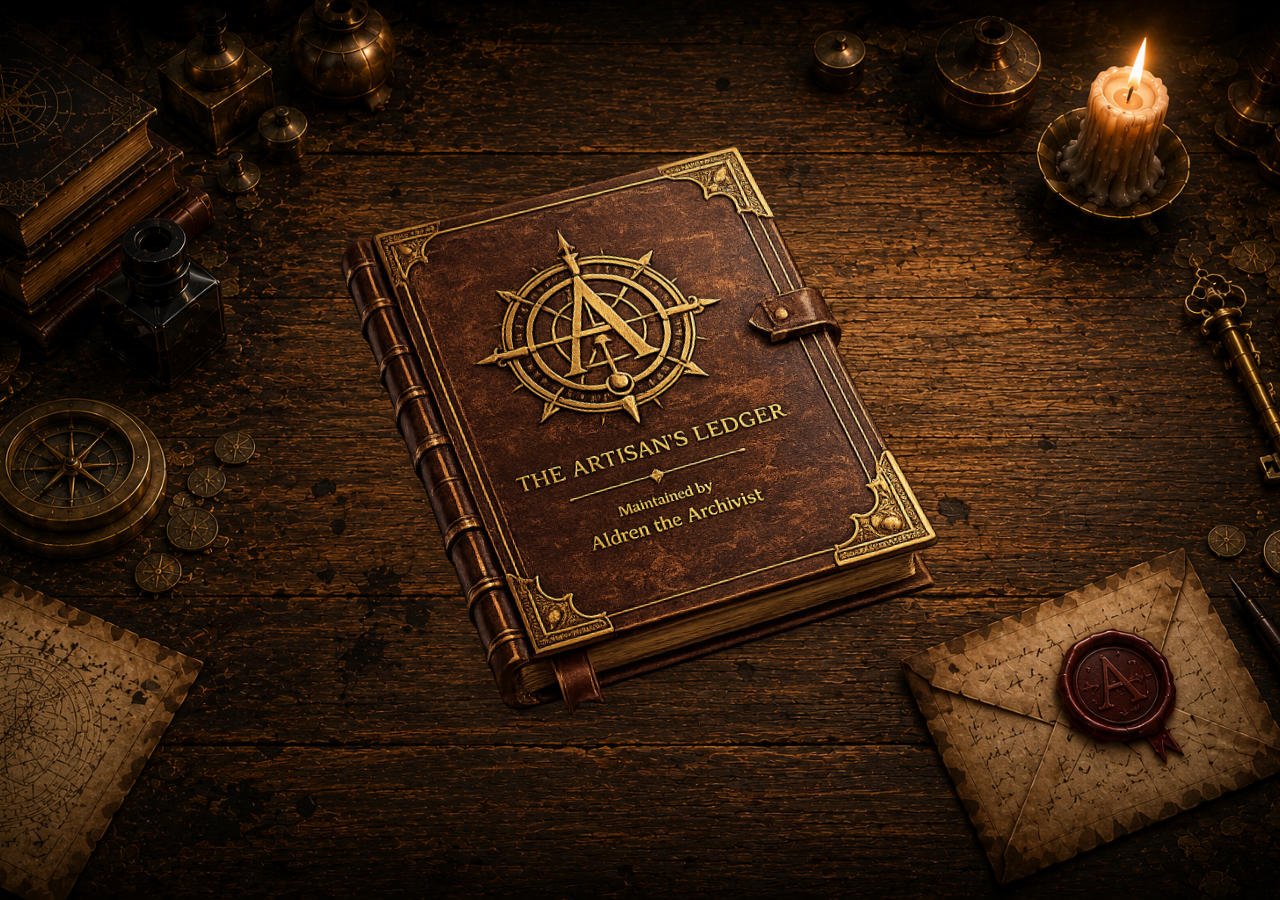
==== commit 039ec404: "Add Laboratory Use choice and polish Alchemy readability" ====
--- a/index.html
+++ b/index.html
@@ -188,6 +188,24 @@
                 <div class="notice">
                   Use this when you are stuck or do not want to craft randomly. The plan compares known reagent traits against missing traits, then points you toward useful experiments that can reveal the next undiscovered trait.
                 </div>
+
+                <div class="notice laboratoryUseChoice">
+                  <h3>Do you have Laboratory Use?</h3>
+                  <p>A gentle note before we begin, Rhyojaan.</p>
+                  <p>When you are able, place a point into Laboratory Use. With three reagents in a single mixture, each experiment has more to teach us. I will keep the ledger beside you and help choose the next recipe with care.</p>
+                  <p>One discovery at a time. That is how every craft becomes known.</p>
+                  <label class="row" for="laboratoryUseUnlocked" style="justify-content:flex-start;gap:10px;margin-top:10px">
+                    <input id="laboratoryUseUnlocked" class="laboratoryUseCheckbox" type="checkbox">
+                    <span>Yes, I have Laboratory Use</span>
+                  </label>
+                  <div class="small" style="margin-top:10px">
+                    <b>Unchecked:</b> No rush. We will work with two reagents for now.
+                  </div>
+                  <div class="small" style="margin-top:6px">
+                    <b>Checked:</b> With Laboratory Use, the bowl has room for a third reagent.
+                  </div>
+                </div>
+
                 <div class="controls" style="margin-top:12px">
                   <button onclick="buildPlan()">Calculate Trait Completion Plan</button>
                   <button class="secondary" onclick="inventoryOnly=!inventoryOnly;buildPlan();render()">Craftable-only: <span id="invMode2">OFF</span></button>
--- a/style.css
+++ b/style.css
@@ -620,3 +620,263 @@
   from{opacity:1;}
   to{opacity:0;}
 }
+
+/* Stationary, non-glowing tome override */
+.studyGlow,
+.tomeGate::before,
+.tomeAura {
+  display: none !important;
+  animation: none !important;
+  opacity: 0 !important;
+}
+
+.ledgerTome,
+.ledgerTome:hover {
+  transform: translate(-50%, -50%) rotate(-10deg) !important;
+  transition: none !important;
+}
+
+.openingLedger .ledgerTome,
+.openingLedger .tomeCover {
+  animation: none !important;
+}
+
+.openingLedger {
+  animation: releaseGateFade 0.35s ease forwards !important;
+}/* Remove remaining tome cover glow */
+.tomeCover,
+.ledgerTome .tomeCover,
+.ledgerTome:hover .tomeCover {
+  filter: none !important;
+  box-shadow: none !important;
+}
+
+.ledgerTome::before,
+.ledgerTome::after,
+.tomeCover::before,
+.tomeCover::after {
+  box-shadow: none !important;
+  filter: none !important;
+}
+/* Remove remaining table/book atmosphere glow */
+.studyTable::before,
+.studyTable::after,
+.tomeGate::after {
+  display: none !important;
+  animation: none !important;
+  opacity: 0 !important;
+}
+
+.ledgerTome,
+.ledgerTome:hover,
+.ledgerTome:focus {
+  filter: none !important;
+  box-shadow: none !important;
+}
+/* Readability polish for parchment text */
+.ledgerPages .muted,
+.ledgerPages .subtle,
+.ledgerPages .hint,
+.ledgerPages .description,
+.ledgerPages .subtitle,
+.ledgerPages .caption,
+.alchemyPage .muted,
+.alchemyPage .subtle,
+.alchemyPage .hint,
+.alchemyPage .description,
+.alchemyPage .subtitle,
+.alchemyPage .caption,
+.alchemySubtab,
+.alchemySubtab *,
+.tabNote,
+.tab-note {
+  color: #2b160c !important;
+}
+/* Strong readability polish for ledger text */
+.ledgerShell,
+.ledgerShell p,
+.ledgerShell span,
+.ledgerShell small,
+.ledgerShell div,
+.ledgerShell li,
+.ledgerShell button,
+.ledgerShell .tab,
+.ledgerShell .alchemySubtab,
+.ledgerShell .alchemySubtab *,
+.ledgerShell .tabNote,
+.ledgerShell .tab-note {
+  color: #1f1008 !important;
+  opacity: 1 !important;
+  text-shadow: none !important;
+}
+/* Lighten sidebar tabs so dark text stays readable */
+.ledgerSidebar .tab,
+.ledgerSidebar button,
+.ledgerSidebar [role="button"] {
+  color: #1f1008 !important;
+  background:
+    linear-gradient(180deg, #d8b56a 0%, #a8732f 100%) !important;
+  border-color: rgba(60, 34, 14, 0.75) !important;
+  text-shadow: none !important;
+}
+
+.ledgerSidebar .tab:hover,
+.ledgerSidebar button:hover,
+.ledgerSidebar [role="button"]:hover,
+.ledgerSidebar .tab.active,
+.ledgerSidebar button.active,
+.ledgerSidebar [role="button"].active {
+  color: #120904 !important;
+  background:
+    linear-gradient(180deg, #f0d58a 0%, #bd8438 100%) !important;
+  border-color: rgba(92, 55, 18, 0.9) !important;
+}
+/* Lighten Alchemy dropdown/content boxes */
+.alchemyPage,
+.alchemyPanel,
+.alchemySection,
+.alchemyContent,
+.alchemyDrop,
+.alchemyDropdown,
+.traitCompletionPlan,
+.trait-plan,
+.traitPlan,
+.laboratoryUsePanel {
+  background:
+    linear-gradient(180deg, #e8d3a0 0%, #cda86a 100%) !important;
+  color: #1f1008 !important;
+  border-color: rgba(75, 42, 18, 0.8) !important;
+}
+
+.alchemyPage *,
+.alchemyPanel *,
+.alchemySection *,
+.alchemyContent *,
+.alchemyDrop *,
+.alchemyDropdown *,
+.traitCompletionPlan *,
+.trait-plan *,
+.traitPlan *,
+.laboratoryUsePanel * {
+  color: #1f1008 !important;
+  opacity: 1 !important;
+  text-shadow: none !important;
+}
+/* Lighten Alchemy dropdown cards directly */
+.alchemyPage > summary.alchemySubtab.card,
+.alchemyPage > summary.alchemySubtab.secondary.card,
+.alchemyPage .card.advisor,
+.alchemyPage .notice {
+  background:
+    linear-gradient(180deg, #f0dfb3 0%, #d6b777 100%) !important;
+  color: #1f1008 !important;
+  border-color: rgba(75, 42, 18, 0.85) !important;
+  box-shadow: none !important;
+}
+
+.alchemyPage > summary.alchemySubtab.card *,
+.alchemyPage > summary.alchemySubtab.secondary.card *,
+.alchemyPage .card.advisor *,
+.alchemyPage .notice * {
+  color: #1f1008 !important;
+  opacity: 1 !important;
+  text-shadow: none !important;
+}
+/* Final Alchemy readability sweep */
+.alchemyPage .card,
+.alchemyPage .panel,
+.alchemyPage .notice,
+.alchemyPage details,
+.alchemyPage fieldset,
+.alchemyPage .advisor,
+.alchemyPage .small,
+.alchemyPage .laboratoryUsePanel,
+.alchemyPage .traitCompletionPlan,
+.alchemyPage .traitPlan,
+.alchemyPage .recipe,
+.alchemyPage .recommendation,
+.alchemyPage .planBlock,
+.alchemyPage .plan-block,
+.alchemyPage .choice,
+.alchemyPage .choiceRow,
+.alchemyPage .choice-row {
+  background:
+    linear-gradient(180deg, #f2dfb0 0%, #d8b978 100%) !important;
+  color: #1f1008 !important;
+  border-color: rgba(75, 42, 18, 0.85) !important;
+  text-shadow: none !important;
+}
+
+.alchemyPage .card *,
+.alchemyPage .panel *,
+.alchemyPage .notice *,
+.alchemyPage details *,
+.alchemyPage fieldset *,
+.alchemyPage .advisor *,
+.alchemyPage .laboratoryUsePanel *,
+.alchemyPage .traitCompletionPlan *,
+.alchemyPage .traitPlan *,
+.alchemyPage .recipe *,
+.alchemyPage .recommendation *,
+.alchemyPage .planBlock *,
+.alchemyPage .plan-block *,
+.alchemyPage .choice *,
+.alchemyPage .choiceRow *,
+.alchemyPage .choice-row * {
+  color: #1f1008 !important;
+  opacity: 1 !important;
+  text-shadow: none !important;
+}
+/* Direct fix for generated Alchemy result boxes */
+#planSummary,
+#planList,
+#advisorText,
+#nextFive,
+#recipes,
+#effects,
+.alchemyPage .recipe,
+.alchemyPage .effectList {
+  background:
+    linear-gradient(180deg, #f4e4bb 0%, #dfc283 100%) !important;
+  color: #1f1008 !important;
+  border: 1px solid rgba(75, 42, 18, 0.85) !important;
+  border-radius: 10px !important;
+  padding: 12px !important;
+  text-shadow: none !important;
+  opacity: 1 !important;
+}
+
+#planSummary *,
+#planList *,
+#advisorText *,
+#nextFive *,
+#recipes *,
+#effects *,
+.alchemyPage .recipe *,
+.alchemyPage .effectList * {
+  color: #1f1008 !important;
+  opacity: 1 !important;
+  text-shadow: none !important;
+}
+/* Lighten Alchemy action buttons */
+.alchemyPage button,
+.alchemyPage .controls button,
+.alchemyPage button.secondary,
+.alchemyPage button.good {
+  background:
+    linear-gradient(180deg, #e8c978 0%, #b77b31 100%) !important;
+  color: #1f1008 !important;
+  border-color: rgba(75, 42, 18, 0.9) !important;
+  text-shadow: none !important;
+  box-shadow: none !important;
+}
+
+.alchemyPage button:hover,
+.alchemyPage .controls button:hover,
+.alchemyPage button.secondary:hover,
+.alchemyPage button.good:hover {
+  background:
+    linear-gradient(180deg, #f4dc96 0%, #c88a3d 100%) !important;
+  color: #120904 !important;
+}
+
